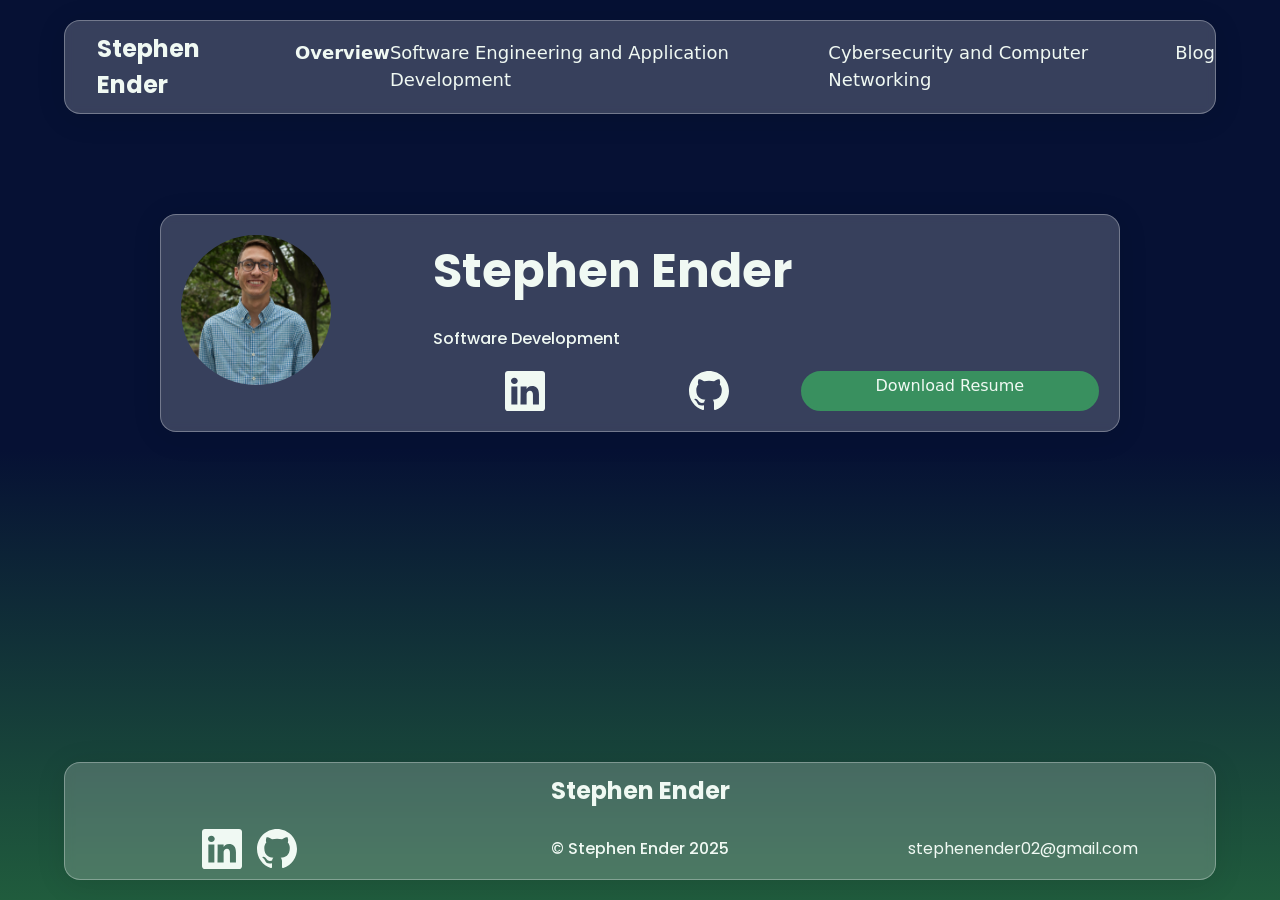
==== src/index.html @ 1ef46b76 "Profile section creation" ====
<!DOCTYPE html>
<html lang="en">
<head>
  <meta charset="UTF-8">
  <meta name="viewport" content="width=device-width, initial-scale=1.0">
  <link href="https://cdn.jsdelivr.net/npm/bootstrap@5.3.8/dist/css/bootstrap.min.css" rel="stylesheet" integrity="sha384-sRIl4kxILFvY47J16cr9ZwB07vP4J8+LH7qKQnuqkuIAvNWLzeN8tE5YBujZqJLB" crossorigin="anonymous">
  <link rel="stylesheet" href="styles/style.css">
  <link rel="shortcut icon" type="image/png" href="images/favicon-32x32.png"/>
  <title>Overview | Stephen Ender</title>
</head>
<body>
  <script src="scripts/loadHeaderFooter.js"></script>
  <main>
    <article id="profile">
      <div id="profileImage">
        <img src="images/profilePic.jpeg" alt="Stephen Ender Profile Picture">
      </div>
      <p id="profileName">Stephen Ender</p>
      <p id="profileJob">Software Development</p>
      <div id="profSocial">
        <a href="https://www.linkedin.com/in/stephen-ender/" target="_blank">
          <svg xmlns="http://www.w3.org/2000/svg" fill="currentColor" class="bi bi-linkedin" viewBox="0 0 16 16">
            <path d="M0 1.146C0 .513.526 0 1.175 0h13.65C15.474 0 16 .513 16 1.146v13.708c0 .633-.526 1.146-1.175 1.146H1.175C.526 16 0 15.487 0 14.854zm4.943 12.248V6.169H2.542v7.225zm-1.2-8.212c.837 0 1.358-.554 1.358-1.248-.015-.709-.52-1.248-1.342-1.248S2.4 3.226 2.4 3.934c0 .694.521 1.248 1.327 1.248zm4.908 8.212V9.359c0-.216.016-.432.08-.586.173-.431.568-.878 1.232-.878.869 0 1.216.662 1.216 1.634v3.865h2.401V9.25c0-2.22-1.184-3.252-2.764-3.252-1.274 0-1.845.7-2.165 1.193v.025h-.016l.016-.025V6.169h-2.4c.03.678 0 7.225 0 7.225z"/>
          </svg>
        </a>
        <a href="https://github.com/stephenender02" target="_blank">
          <svg xmlns="http://www.w3.org/2000/svg" fill="currentColor" class="bi bi-github" viewBox="0 0 16 16">
            <path d="M8 0C3.58 0 0 3.58 0 8c0 3.54 2.29 6.53 5.47 7.59.4.07.55-.17.55-.38 0-.19-.01-.82-.01-1.49-2.01.37-2.53-.49-2.69-.94-.09-.23-.48-.94-.82-1.13-.28-.15-.68-.52-.01-.53.63-.01 1.08.58 1.23.82.72 1.21 1.87.87 2.33.66.07-.52.28-.87.51-1.07-1.78-.2-3.64-.89-3.64-3.95 0-.87.31-1.59.82-2.15-.08-.2-.36-1.02.08-2.12 0 0 .67-.21 2.2.82.64-.18 1.32-.27 2-.27s1.36.09 2 .27c1.53-1.04 2.2-.82 2.2-.82.44 1.1.16 1.92.08 2.12.51.56.82 1.27.82 2.15 0 3.07-1.87 3.75-3.65 3.95.29.25.54.73.54 1.48 0 1.07-.01 1.93-.01 2.2 0 .21.15.46.55.38A8.01 8.01 0 0 0 16 8c0-4.42-3.58-8-8-8"/>
          </svg>
        </a>
      </div>
      <a id="profResume" href="files/StephenEnder2025.pdf" download>Download Resume</a>
    </article>
  </main>
</body>
</html>
---- src/styles/style.css ----
@import url('https://fonts.googleapis.com/css2?family=Poppins:wght@100;200;300;700;800;900&display=swap');
* {
  /* Colors */
  --text-black: #0c2218;
  --text-light: #f0f9f3;
  --primary: #39905f;
  --primary-light: #8bcaa3;
  --primary-lightest: #dbf0e0;
  --primary-dark: #205c3d;
  --primary-darker: #173d2a;

  /* Font & Typography */
  --body-font: 'Poppins', sans-serif;
  --h1-font-size: 1.5rem;
  --h2-font-size: 1.25rem;
  --h3-font-size: 1rem;
  --normal-font-size: .938rem;
  --small-font-size: .813rem;
  --smaller-font-size: .75rem;

  /* Font Weight */
  --font-light: 200;
  --font-nav: 300;
  --font-medium: 500;
  --font-semi-bold: 600;
  --font-bold: 700;
}

h1, h2, h3, p {
  font-family: var(--body-font);
  margin: 0;
}

ul {
  margin: 0;
  padding: 0;
  list-style: none;
}

h1 {
  font-weight: var(--font-bold);
}

p {
  font-weight: var(--font-medium);
  color: var(--text-light);
}

body {
  min-height: 100vh;
  background-image: linear-gradient(#061134, #061134, var(--primary-dark));
  background-repeat: no-repeat;
  background-attachment: fixed;
  display: flex;
  flex-direction: column;
  align-items: center;
}

header {
  display: flex;
  align-items: center;
  width: 90vw;
  margin-top: 20px;
  padding: 10px 0px;

  /* Frosted glass */
  background: rgba(255, 255, 255, 0.2);
  border-radius: 16px;
  box-shadow: 0 4px 30px rgba(0, 0, 0, 0.1);
  backdrop-filter: blur(5px);
  -webkit-backdrop-filter: blur(5px);
  border: 1px solid rgba(255, 255, 255, 0.3);
}

.logo {
  flex-basis: 20%;
  padding: 0px 2em;
  color: var(--text-light);
}

.logo p {
  font-size: var(--h1-font-size);
  font-weight: var(--font-bold);
}


nav {
  flex-basis: 80%;
}

.navList {
  display: flex;
  justify-content: space-around;
  list-style-type: none;
}

.navItem a{
  text-decoration: none;
  color:var(--text-light);
  font-size: 18px;
  font-weight: var(--font-nav);

  /* "Animated" Underline */
  display: inline-block;
  padding-bottom:2px;
  background-image: linear-gradient(var(--primary) 0 0);
  background-position: 0 100%; /*OR bottom left*/
  background-size: 0% 2px;
  background-repeat: no-repeat;
  transition:
    background-size 0.3s,
    background-position 0s 0.3s;
}

.navItem a:hover {
  background-position: 100% 100%; /*OR bottom right*/
  background-size: 100% 2px;
}

footer {
  display: grid;
  row-gap: 20px;
  grid-template-columns: repeat(3, 1fr);
  position: fixed;
  bottom: 0;
  width: 90vw;
  margin-bottom: 20px;
  padding: 10px 0px;

  /* Frosted glass */
  background: rgba(255, 255, 255, 0.2);
  border-radius: 16px;
  box-shadow: 0 4px 30px rgba(0, 0, 0, 0.1);
  backdrop-filter: blur(5px);
  -webkit-backdrop-filter: blur(5px);
  border: 1px solid rgba(255, 255, 255, 0.3);
}

.footerBox {
  display: flex;
  justify-content: center;
  align-items: center;
}

.nameBox {
  grid-column: 1 / span 3;
}

.nameBox p {
  font-size: var(--h1-font-size);
  font-weight: var(--font-bold);
}

.footerBox a {
  color: var(--text-light);
  font-family: var(--body-font);
  text-decoration: none;
}

.footerBox a:hover {
  text-decoration: underline;
}

.socialsBox a {
  margin-right: 15px;
}

.socialsBox a:hover {
  color: var(--primary-light);
}

svg {
  width: 40px;
}

article {
  margin: 100px 2em;
  padding: 20px;
  /* Frosted glass */
  background: rgba(255, 255, 255, 0.2);
  border-radius: 16px;
  box-shadow: 0 4px 30px rgba(0, 0, 0, 0.1);
  backdrop-filter: blur(5px);
  -webkit-backdrop-filter: blur(5px);
  border: 1px solid rgba(255, 255, 255, 0.3);
}

#profile {
  width: 75vw;
  display: grid;
  grid-template:
    "profPic name name name"
    "profPic job job job"
    "profPic social social resume";
  row-gap: 20px;
}

#profileImage {
  grid-area: profPic;
  width: 150px;
  height: 150px;
  border-radius: 100%; 
  overflow: hidden; 
  display: flex; 
  align-items: center; 
  justify-content: center;
}

#profileName {
  grid-area: name;
  font-size: 3em;
  font-weight: var(--font-bold);
}

#profileJob {
  grid-area: job;
}

#profSocial {
  grid-area: social;
  display: flex;
  justify-content: space-around;
}

#profSocial a {
  color: var(--text-light);
}

#profSocial a:hover {
  color: var(--primary);
}

#profResume {
  text-align: center;
  grid-area: resume;
  border: solid;
  border-color: var(--primary);
  border-radius: 20px;
  background-color: var(--primary);
  text-decoration: none;
  color: var(--text-light);
}

#profResume:hover {
  border-color: var(--primary-dark);
  background-color: var(--primary-dark);
}

#profileImage img {
  width: 100%; 
  height: 100%; 
  object-fit: cover; 
}
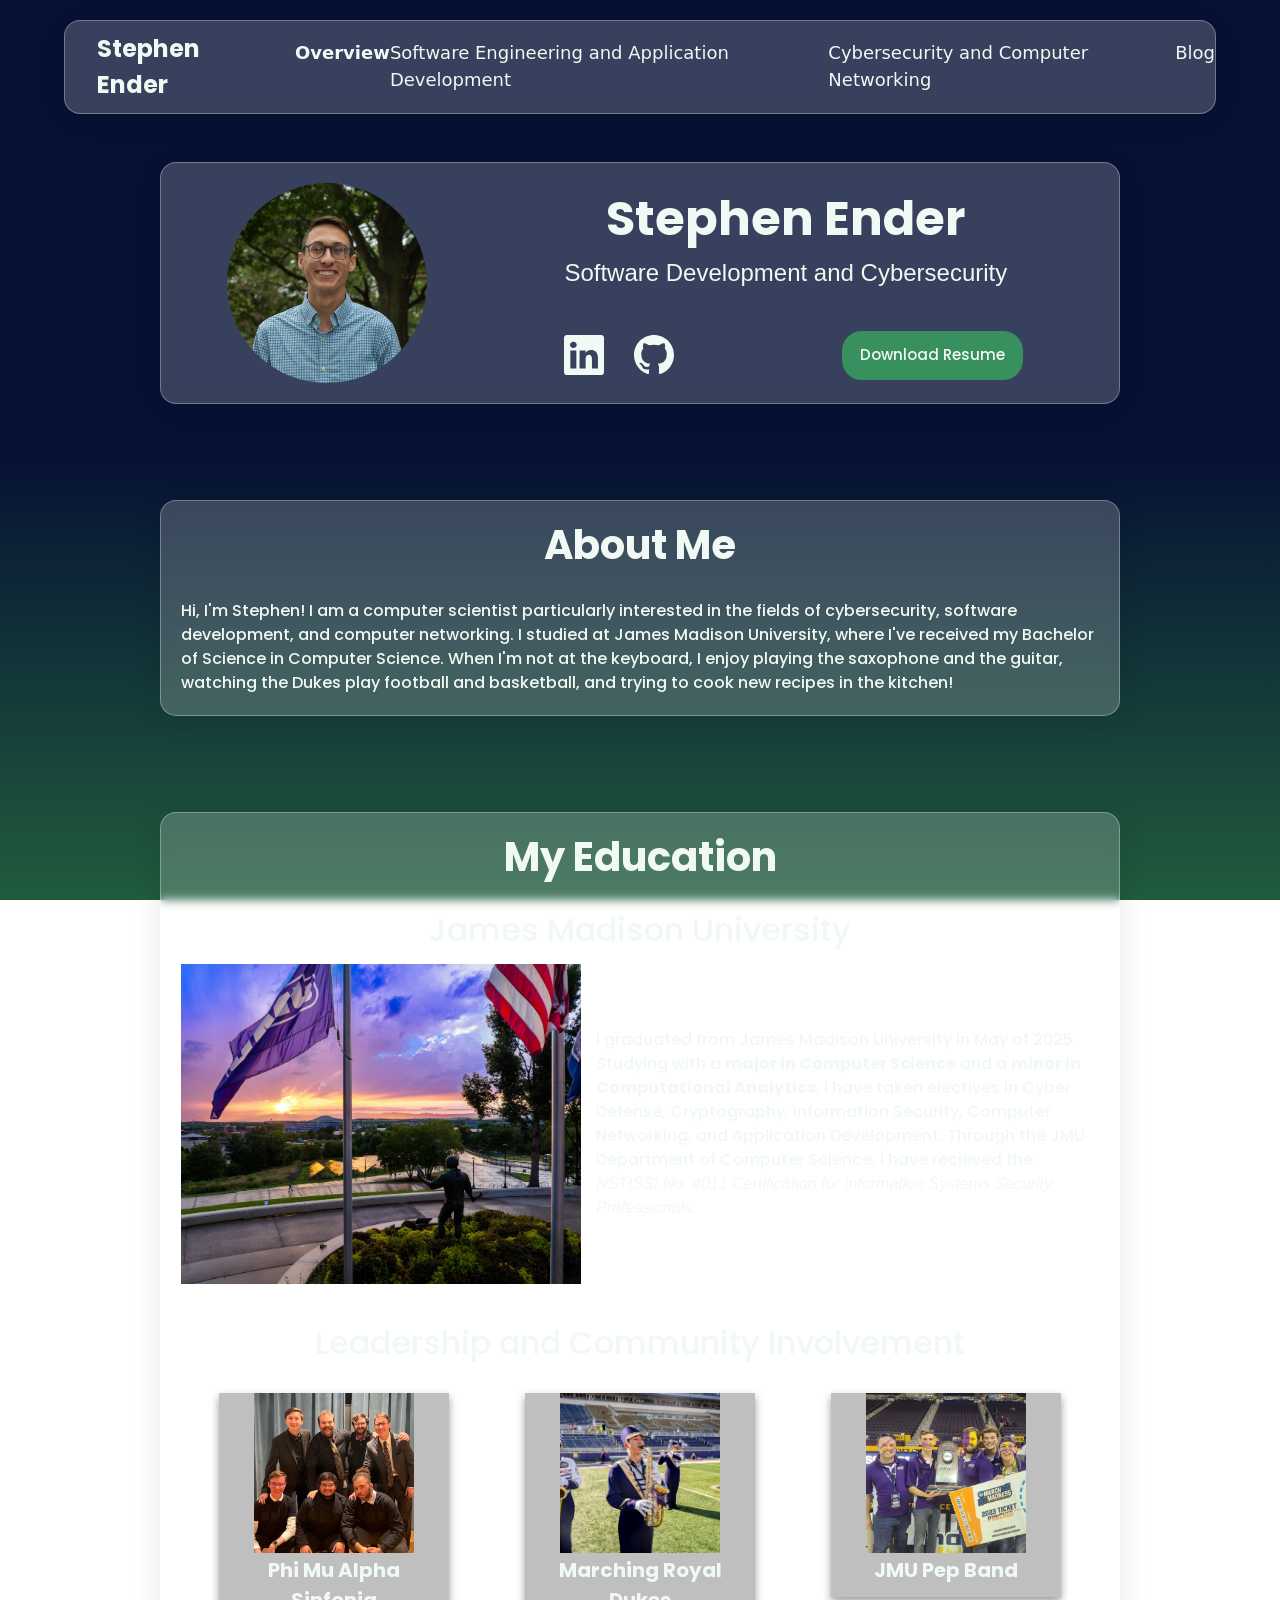
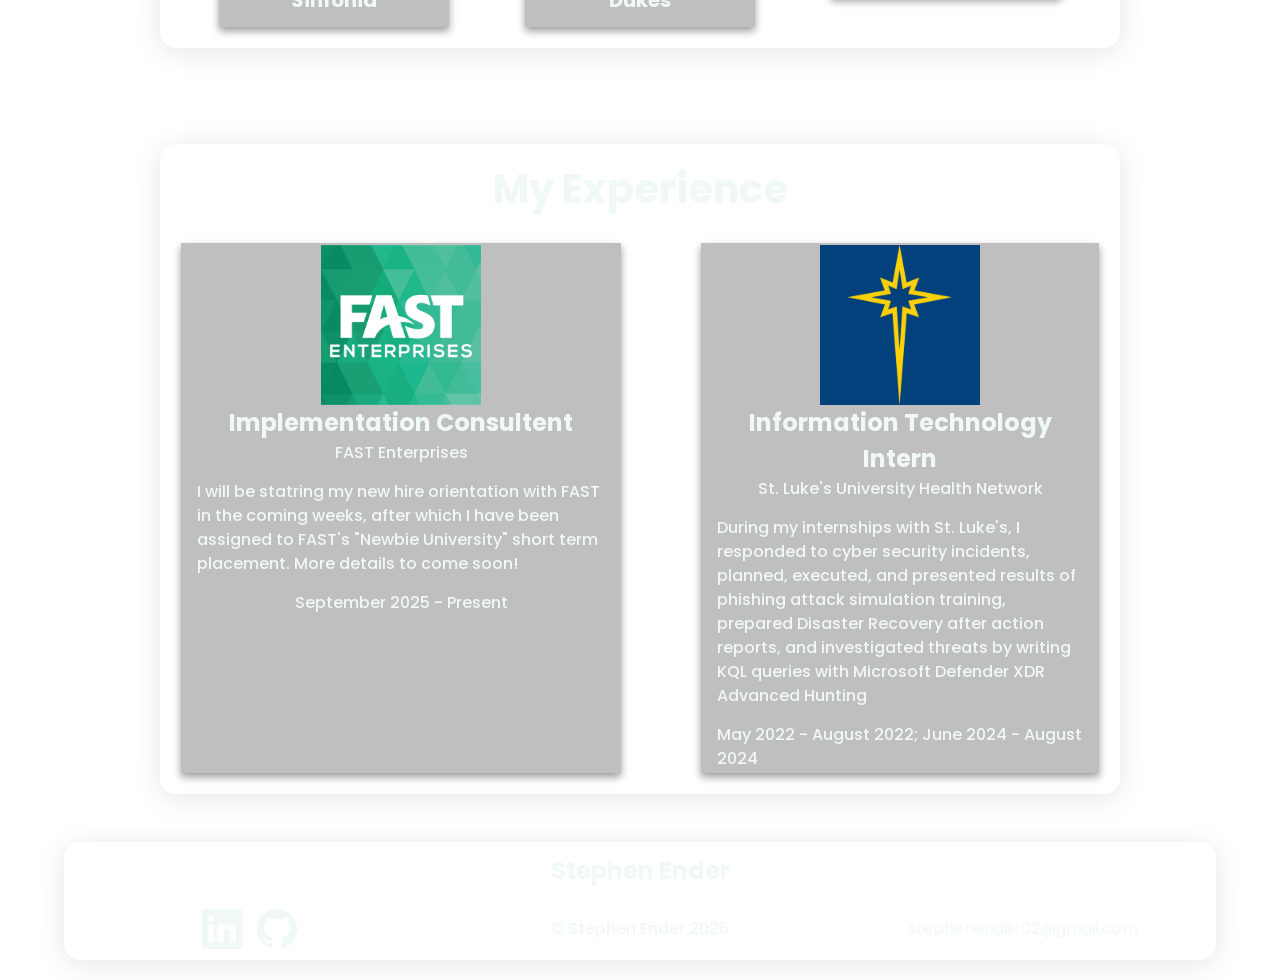
==== commit d072ae6c: "Setup most of the overview section for laptop/desktop users" ====
--- a/src/index.html
+++ b/src/index.html
@@ -13,10 +13,14 @@
   <main>
     <article id="profile">
       <div id="profileImage">
-        <img src="images/profilePic.jpeg" alt="Stephen Ender Profile Picture">
+        <div id="profileImagePic">
+          <img src="images/profilePic.jpeg" alt="Stephen Ender Profile Picture">
+        </div>
       </div>
-      <p id="profileName">Stephen Ender</p>
-      <p id="profileJob">Software Development</p>
+      <div id="profileInfoBox">
+        <p id="profileName">Stephen Ender</p>
+        <p id="profileJob">Software Development and Cybersecurity</p>
+      </div>
       <div id="profSocial">
         <a href="https://www.linkedin.com/in/stephen-ender/" target="_blank">
           <svg xmlns="http://www.w3.org/2000/svg" fill="currentColor" class="bi bi-linkedin" viewBox="0 0 16 16">
@@ -29,8 +33,90 @@
           </svg>
         </a>
       </div>
-      <a id="profResume" href="files/StephenEnder2025.pdf" download>Download Resume</a>
+      <div id="profResume">
+        <a id="downloadResume" href="files/StephenEnder2025.pdf" download>Download Resume</a>
+      </div>
     </article>
+
+    <article id="aboutMe">
+      <h1 class="articTitle">About Me</h1>
+      <p>Hi, I'm Stephen! I am a computer scientist particularly interested in the fields of cybersecurity, software development, and computer networking. I studied at James Madison University, where I've received my Bachelor of Science in Computer Science. When I'm not at the keyboard, I enjoy playing the saxophone and the guitar, watching the Dukes play football and basketball, and trying to cook new recipes in the kitchen! </p>
+    </article>
+
+    <article id="education">
+      <h1 class="articTitle">My Education</h1>
+      <h2>James Madison University</h2>
+      <div id="educationGrid">
+        <div id="eduPicArea">
+          <img src="images/jmuSummer.jpg" alt="James Madison University Campus">
+        </div>
+        <div id="eduDetailsArea">
+          <p>I graduated from James Madison University in May of 2025. Studying with a <strong>major in Computer Science</strong> and a <strong>minor in Computational Analytics</strong>, I have taken electives in Cyber Defense, Cryptography, Information Security, Computer Networking, and Application Development. Through the JMU Department of Computer Science, I have recieved the <em>NSTISSI No. 4011 Certification for Information Systems Security Professionals</em>.</p>
+        </div>
+        <div id="communityInvolvementArea">
+          <h2>Leadership and Community Involvement</h2>
+          <div id="communityInvolvementCards">
+            <div id="pmaCard" class="involvementCard">
+              <img src="images/pma.jpg" alt="Photo of Stephen Ender with Brothers of PMA">
+              <div class="cardContainer">
+                <p>Phi Mu Alpha Sinfonia</p>
+                <div class="cardExpand">
+                  <p>In the Fall of 2022, I became a brother of the music fraternity Phi Mu Alpha Sinfonia (PMA). In PMA, I was the secretary for the Gamma Alpha chapter for the 2024-2025 school year. In this role, I managed the organization of chapter resources, recorded minutes for meetings, and facilitated communication between our chapter and province leadership.</p>
+                </div>
+              </div>
+            </div>
+            <div id="mrdCard" class="involvementCard">
+              <img src="images/mrd.jpg" alt="Photo of Stephen Ender marching with a saxophone">
+              <div class="cardContainer">
+                <p>Marching Royal Dukes</p>
+                <div class="cardExpand">
+                  <p>From 2021-2023, I marched the alto saxophone in the JMU Marching Royal Dukes! In 2023 I had the opportunity to play at the Vatican for the Pope in the Rome New Year's Day Parade!</p>
+                </div> 
+              </div>
+            </div>
+            <div id="pepCard" class="involvementCard">
+              <img src="images/pep.JPG" alt="Photo of Stephen Ender with JMU Pep Band at Sun Belt Basketball Tournament">
+              <div class="cardContainer">
+                <p>JMU Pep Band</p>
+                <div class="cardExpand">
+                  <p>From 2021-2025, I played the alto saxophone in the JMU Pep Band! I have traveled with the Pep Band to Sun Belt Conference Championships and the NCAA tournament!</p>
+                </div>
+              </div>
+            </div>
+          </div>
+        </div>
+      </div>
+    </article>
+
+    <article id="experience">
+      <h1 class="articTitle">My Experience</h1>
+      <div id="experienceGrid">
+        <div id="fastCard" class="expCard">
+          <img src="images/fastLogo.jpg" alt="FAST Enterprises Logo">
+          <div class="expCardTitle">
+            <p>Implementation Consultent</p>
+            <p>FAST Enterprises</p>
+          </div>
+          <div class="expCardDet">
+            <p>I will be statring my new hire orientation with FAST in the coming weeks, after which I have been assigned to FAST's "Newbie University" short term placement. More details to come soon!</p>
+          </div>
+          <p>September 2025 - Present</p>
+        </div>
+        <div id="sluhnCard" class="expCard">
+          <img src="images/sluhnLogo.jpg" alt="St. Luke's University Health Network Logo">
+          <div class="expCardTitle">
+            <p>Information Technology Intern</p>
+            <p>St. Luke's University Health Network</p>
+          </div>
+          <div class="expCardDet">
+            <p>During my internships with St. Luke's, I responded to cyber security incidents, planned, executed, and presented results of phishing attack simulation training, prepared Disaster Recovery after action reports, and investigated threats by writing KQL queries with Microsoft Defender XDR Advanced Hunting</p>
+          </div>
+          <p>May 2022 - August 2022; June 2024 - August 2024</p>
+        </div>
+      </div>
+    </article>
+
   </main>
+  <script src="scripts/overviewJmuCardsScript.js"></script>
 </body>
 </html>
--- a/src/styles/style.css
+++ b/src/styles/style.css
@@ -27,6 +27,7 @@
 }
 
 h1, h2, h3, p {
+  color: var(--text-light);
   font-family: var(--body-font);
   margin: 0;
 }
@@ -82,7 +83,6 @@
   font-size: var(--h1-font-size);
   font-weight: var(--font-bold);
 }
-
 
 nav {
   flex-basis: 80%;
@@ -121,7 +121,6 @@
   display: grid;
   row-gap: 20px;
   grid-template-columns: repeat(3, 1fr);
-  position: fixed;
   bottom: 0;
   width: 90vw;
   margin-bottom: 20px;
@@ -163,6 +162,7 @@
 
 .socialsBox a {
   margin-right: 15px;
+  transition: 0.3s;
 }
 
 .socialsBox a:hover {
@@ -173,8 +173,15 @@
   width: 40px;
 }
 
+main {
+  display: flex;
+  flex-direction: column;
+  align-items: center;
+}
+
 article {
-  margin: 100px 2em;
+  width: 75vw;
+  margin: 3em 2em;
   padding: 20px;
   /* Frosted glass */
   background: rgba(255, 255, 255, 0.2);
@@ -186,44 +193,55 @@
 }
 
 #profile {
-  width: 75vw;
   display: grid;
   grid-template:
-    "profPic name name name"
-    "profPic job job job"
-    "profPic social social resume";
-  row-gap: 20px;
+    "profPic name name"
+    "profPic social resume";
+  row-gap: 30px;
 }
 
 #profileImage {
   grid-area: profPic;
-  width: 150px;
-  height: 150px;
-  border-radius: 100%; 
-  overflow: hidden; 
-  display: flex; 
-  align-items: center; 
+  display: flex;
+  align-items: center;
   justify-content: center;
 }
 
+#profileImagePic {
+  width: 200px;
+  height: 200px;
+  border-radius: 50%;
+  overflow: hidden;
+}
+
+#profileInfoBox {
+  grid-area: name;
+  display: flex;
+  flex-direction: column;
+  align-items: center;
+}
+
 #profileName {
-  grid-area: name;
   font-size: 3em;
   font-weight: var(--font-bold);
 }
 
 #profileJob {
-  grid-area: job;
+  font-size: 1.5em;
+  font-weight: var(--font-light);
 }
 
 #profSocial {
   grid-area: social;
   display: flex;
-  justify-content: space-around;
+  justify-content: center;
+  align-items: center;
 }
 
 #profSocial a {
-  color: var(--text-light);
+  margin: 0px 15px;
+  color: var(--text-light);
+  transition: 0.3s;
 }
 
 #profSocial a:hover {
@@ -231,17 +249,27 @@
 }
 
 #profResume {
-  text-align: center;
   grid-area: resume;
+  display: flex;
+  justify-content: center;
+  align-items: center;
+}
+
+#downloadResume {
+  padding: 10px 15px;
   border: solid;
   border-color: var(--primary);
   border-radius: 20px;
   background-color: var(--primary);
   text-decoration: none;
   color: var(--text-light);
-}
-
-#profResume:hover {
+  font-family: var(--body-font);
+  font-weight: var(--font-medium);
+  font-size: var(--normal-font-size);
+  transition: 0.3s;
+}
+
+#downloadResume:hover {
   border-color: var(--primary-dark);
   background-color: var(--primary-dark);
 }
@@ -250,4 +278,168 @@
   width: 100%; 
   height: 100%; 
   object-fit: cover; 
+}
+
+@media screen and (max-width: 1000px) {
+  #profile {
+    grid-template:
+      "profPic profPic"
+      "name name"
+      "social resume";
+    row-gap: 15px;
+  }
+  #profileInfoBox {
+    margin-bottom: 30px;
+  }
+}
+
+#aboutMe {
+  display: flex;
+  flex-direction: column;
+  align-items: center;
+}
+
+.articTitle {
+  margin-bottom: 30px;
+}
+
+#education {
+  display: flex;
+  flex-direction: column;
+  align-items: center;
+}
+
+#education h2 {
+  margin-bottom: 15px;
+}
+
+#educationGrid {
+  display: grid;
+  grid-template: 
+    "eduPic eduDetails eduDetails"
+    "communityInvolvement communityInvolvement communityInvolvement";
+  row-gap: 15px;
+  grid-template-columns: 1fr 2fr;
+}
+
+#eduPicArea {
+  grid-area: eduPic;
+}
+
+#eduPicArea img {
+  width: 25em;
+}
+
+#eduDetailsArea {
+  grid-area: eduDetails;
+  margin-left: 15px;
+  display: flex;
+  align-items: center;
+}
+
+#communityInvolvementArea {
+  grid-area: communityInvolvement;
+  margin-top: 25px;
+  display: flex;
+  flex-direction: column;
+  align-items: center;
+}
+
+#communityInvolvementCards {
+  margin-top: 15px;
+  display: flex;
+  justify-content: space-around;
+  align-items: flex-start;
+}
+
+.involvementCard {
+  width: 25%;
+  display: flex;
+  flex-direction: column;
+  align-items: center;
+  background-color: rgba(0, 0, 0, 0.25);
+  box-shadow: 0 4px 8px 0 rgba(0, 0, 0, 0.4);
+  transition: 0.3s;
+}
+
+.involvementCard:hover {
+  box-shadow: 0 8px 16px 0 rgba(0,0,0,0.4);
+  cursor: pointer;
+}
+
+.involvementCard img{
+  width: 10em;
+}
+
+.cardContainer {
+  display: flex;
+  flex-direction: column;
+  align-items: center;
+  padding: 2px 16px;
+}
+
+.cardContainer > p:first-of-type {
+  font-size: var(--h2-font-size);
+  font-weight: var(--font-bold);
+  margin-bottom: 10px;
+  text-align: center;
+}
+
+.cardExpand {
+  max-height: 0;
+  overflow: hidden;
+  transition: max-height 0.75s ease;
+}
+
+.involvementCard.active .cardExpand {
+  max-height: 1000px;
+}
+
+#experience {
+  display: flex;
+  flex-direction: column;
+  align-items: center;
+}
+
+#experienceGrid {
+  display: grid;
+  grid-template: 
+    "fast sluhn";
+  column-gap: 5em;
+}
+
+.expCard {
+  display: flex;
+  flex-direction: column;
+  align-items: center;
+  background-color: rgba(0, 0, 0, 0.25);
+  box-shadow: 0 4px 8px 0 rgba(0, 0, 0, 0.4);
+  transition: 0.3s;
+  padding: 2px 16px;
+}
+
+.expCardTitle {
+  text-align: center;
+  margin-bottom: 15px;
+}
+
+.expCardTitle > p:first-of-type {
+  font-size: var(--h1-font-size);
+  font-weight: var(--font-bold);
+}
+
+.expCard img {
+  width: 10em;
+}
+
+.expCardDet {
+  margin-bottom: 15px;
+}
+
+#fastCard {
+  grid-area: fast;
+}
+
+#sluhnCard {
+  grid-area: sluhn;
 }
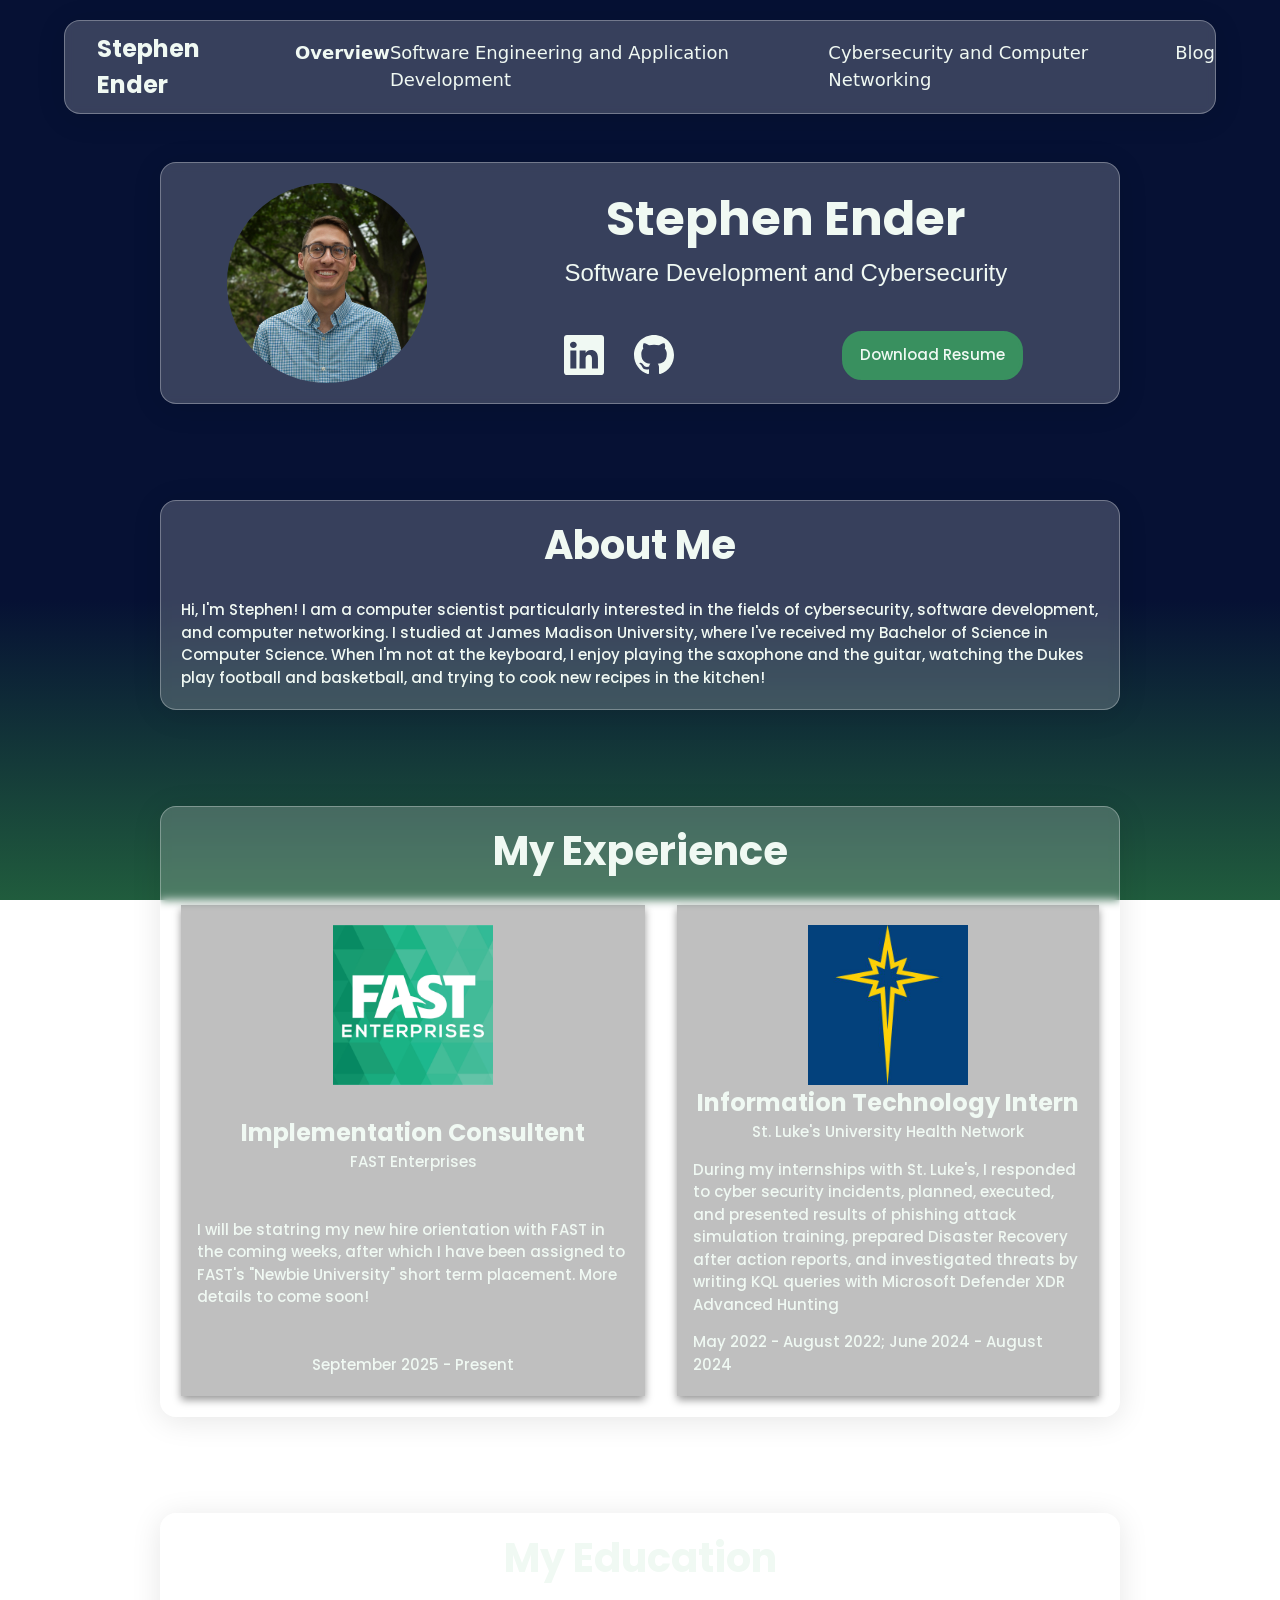
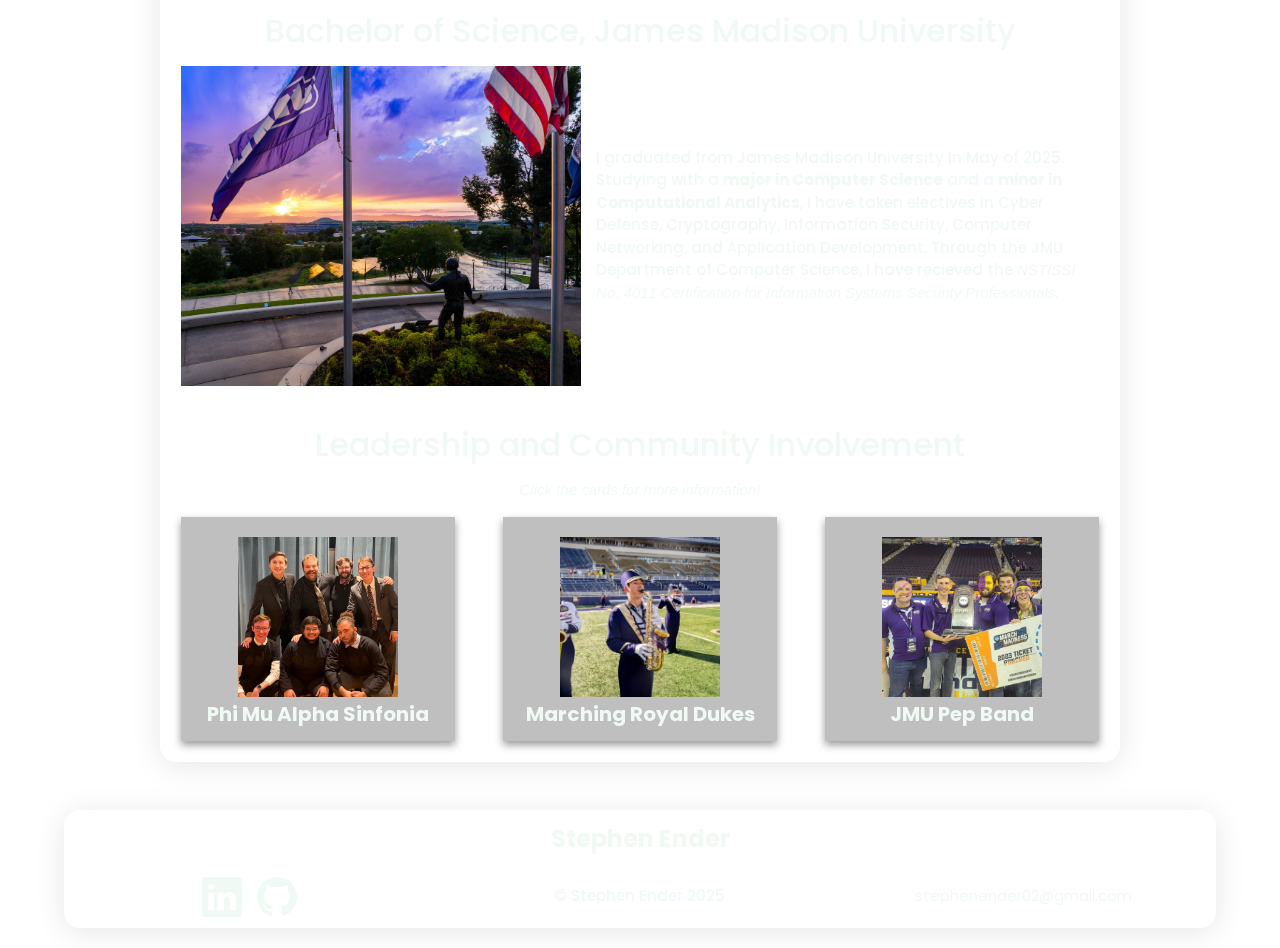
==== commit aded4bc9: "Overview page mobile functionality" ====
--- a/src/index.html
+++ b/src/index.html
@@ -43,9 +43,37 @@
       <p>Hi, I'm Stephen! I am a computer scientist particularly interested in the fields of cybersecurity, software development, and computer networking. I studied at James Madison University, where I've received my Bachelor of Science in Computer Science. When I'm not at the keyboard, I enjoy playing the saxophone and the guitar, watching the Dukes play football and basketball, and trying to cook new recipes in the kitchen! </p>
     </article>
 
+    <article id="experience">
+      <h1 class="articTitle">My Experience</h1>
+      <div id="experienceGrid">
+        <div id="fastCard" class="expCard">
+          <img src="images/fastLogo.jpg" alt="FAST Enterprises Logo">
+          <div class="expCardTitle">
+            <p>Implementation Consultent</p>
+            <p>FAST Enterprises</p>
+          </div>
+          <div class="expCardDet">
+            <p>I will be statring my new hire orientation with FAST in the coming weeks, after which I have been assigned to FAST's "Newbie University" short term placement. More details to come soon!</p>
+          </div>
+          <p>September 2025 - Present</p>
+        </div>
+        <div id="sluhnCard" class="expCard">
+          <img src="images/sluhnLogo.jpg" alt="St. Luke's University Health Network Logo">
+          <div class="expCardTitle">
+            <p>Information Technology Intern</p>
+            <p>St. Luke's University Health Network</p>
+          </div>
+          <div class="expCardDet">
+            <p>During my internships with St. Luke's, I responded to cyber security incidents, planned, executed, and presented results of phishing attack simulation training, prepared Disaster Recovery after action reports, and investigated threats by writing KQL queries with Microsoft Defender XDR Advanced Hunting</p>
+          </div>
+          <p>May 2022 - August 2022; June 2024 - August 2024</p>
+        </div>
+      </div>
+    </article>
+
     <article id="education">
       <h1 class="articTitle">My Education</h1>
-      <h2>James Madison University</h2>
+      <h2>Bachelor of Science, James Madison University</h2>
       <div id="educationGrid">
         <div id="eduPicArea">
           <img src="images/jmuSummer.jpg" alt="James Madison University Campus">
@@ -55,6 +83,7 @@
         </div>
         <div id="communityInvolvementArea">
           <h2>Leadership and Community Involvement</h2>
+          <p><em>Click the cards for more information!</em></p>
           <div id="communityInvolvementCards">
             <div id="pmaCard" class="involvementCard">
               <img src="images/pma.jpg" alt="Photo of Stephen Ender with Brothers of PMA">
@@ -88,34 +117,6 @@
       </div>
     </article>
 
-    <article id="experience">
-      <h1 class="articTitle">My Experience</h1>
-      <div id="experienceGrid">
-        <div id="fastCard" class="expCard">
-          <img src="images/fastLogo.jpg" alt="FAST Enterprises Logo">
-          <div class="expCardTitle">
-            <p>Implementation Consultent</p>
-            <p>FAST Enterprises</p>
-          </div>
-          <div class="expCardDet">
-            <p>I will be statring my new hire orientation with FAST in the coming weeks, after which I have been assigned to FAST's "Newbie University" short term placement. More details to come soon!</p>
-          </div>
-          <p>September 2025 - Present</p>
-        </div>
-        <div id="sluhnCard" class="expCard">
-          <img src="images/sluhnLogo.jpg" alt="St. Luke's University Health Network Logo">
-          <div class="expCardTitle">
-            <p>Information Technology Intern</p>
-            <p>St. Luke's University Health Network</p>
-          </div>
-          <div class="expCardDet">
-            <p>During my internships with St. Luke's, I responded to cyber security incidents, planned, executed, and presented results of phishing attack simulation training, prepared Disaster Recovery after action reports, and investigated threats by writing KQL queries with Microsoft Defender XDR Advanced Hunting</p>
-          </div>
-          <p>May 2022 - August 2022; June 2024 - August 2024</p>
-        </div>
-      </div>
-    </article>
-
   </main>
   <script src="scripts/overviewJmuCardsScript.js"></script>
 </body>
--- a/src/styles/style.css
+++ b/src/styles/style.css
@@ -45,11 +45,16 @@
 p {
   font-weight: var(--font-medium);
   color: var(--text-light);
+  font-size: var(--normal-font-size);
+}
+
+a {
+  font-size: var(--normal-font-size);
 }
 
 body {
   min-height: 100vh;
-  background-image: linear-gradient(#061134, #061134, var(--primary-dark));
+  background-image: linear-gradient(#061134, #061134, #061134, var(--primary-dark));
   background-repeat: no-repeat;
   background-attachment: fixed;
   display: flex;
@@ -57,6 +62,7 @@
   align-items: center;
 }
 
+/* Header and Navigation */
 header {
   display: flex;
   align-items: center;
@@ -117,9 +123,81 @@
   background-size: 100% 2px;
 }
 
+#mobileNavButton {
+  background: none;
+  border: none;
+  padding: 0px;
+  color: var(--text-light);
+  display: none;
+}
+
+#mobileNavButton svg {
+  width: 35px;
+}
+
+.mobileNavList {
+  display: none;
+}
+
+@media screen and (max-width: 1274px) {
+  nav {
+    display: flex;
+    justify-content: flex-end;
+  }
+
+  .navList {
+    display: none;
+  }
+
+  #mobileNavButton {
+    display: block;
+    margin-right: 2em;
+  }
+
+  #mobileNavDiv {
+    width: 90vw;
+    text-align: right;
+  }
+
+  .mobileNavList {
+    margin: 1em 2em;
+  }
+
+  .mobileNavItem {
+    margin: 5px 0px;
+  }
+
+  .mobileNavItem a {
+    color: var(--text-light);
+    text-decoration: none;
+    font-weight: var(--font-nav);
+
+
+    /* "Animated" Underline */
+    display: inline-block;
+    padding-bottom:2px;
+    background-image: linear-gradient(var(--primary) 0 0);
+    background-position: 0 100%; /*OR bottom left*/
+    background-size: 0% 2px;
+    background-repeat: no-repeat;
+    transition:
+      background-size 0.3s,
+      background-position 0s 0.3s;
+  }
+
+  .mobileNavItem a:hover {
+    background-position: 100% 100%; /*OR bottom right*/
+    background-size: 100% 2px;
+  }
+}
+
+/* Footer */
 footer {
   display: grid;
   row-gap: 20px;
+  grid-template: 
+    "fName fName fName"
+    "fSocials fCopy fEmail";
   grid-template-columns: repeat(3, 1fr);
   bottom: 0;
   width: 90vw;
@@ -135,6 +213,35 @@
   border: 1px solid rgba(255, 255, 255, 0.3);
 }
 
+@media screen and (max-width: 600px) {
+  footer {
+    grid-template: 
+      "fName fName"
+      "fSocials fSocials"
+      "fCopy fEmail";
+    grid-template-columns: auto;
+  }
+}
+
+@media screen and (max-width: 450px) {
+  footer {
+    grid-template: 
+      "fName"
+      "fSocials"
+      "fEmail"
+      "fCopy";
+    grid-template-columns: auto;
+  }
+}
+
+#fNameBox {grid-area: fName;}
+
+#fSocialsBox {grid-area: fSocials;}
+
+#fCopyBox {grid-area: fCopy;}
+
+#fEmailBox {grid-area: fEmail;}
+
 .footerBox {
   display: flex;
   justify-content: center;
@@ -173,6 +280,7 @@
   width: 40px;
 }
 
+/* Main Section Styling */
 main {
   display: flex;
   flex-direction: column;
@@ -192,6 +300,7 @@
   border: 1px solid rgba(255, 255, 255, 0.3);
 }
 
+/* Profile */
 #profile {
   display: grid;
   grid-template:
@@ -224,11 +333,13 @@
 #profileName {
   font-size: 3em;
   font-weight: var(--font-bold);
+  text-align: center;
 }
 
 #profileJob {
   font-size: 1.5em;
   font-weight: var(--font-light);
+  text-align: center;
 }
 
 #profSocial {
@@ -293,6 +404,17 @@
   }
 }
 
+@media screen and (max-width: 398px) {
+  #profile {
+    grid-template:
+      "profPic"
+      "name"
+      "social"
+      "resume";
+    row-gap: 15px;
+  }
+}
+
 #aboutMe {
   display: flex;
   flex-direction: column;
@@ -303,14 +425,19 @@
   margin-bottom: 30px;
 }
 
+/* Education */
 #education {
   display: flex;
   flex-direction: column;
   align-items: center;
 }
 
+#education h2:first-of-type {
+  margin-bottom: 15px;
+}
+
 #education h2 {
-  margin-bottom: 15px;
+  text-align: center;
 }
 
 #educationGrid {
@@ -322,12 +449,33 @@
   grid-template-columns: 1fr 2fr;
 }
 
+@media screen and (max-width: 944px) {
+  #educationGrid {
+    grid-template: 
+      "eduPic"
+      "eduDetails"
+      "communityInvolvement";
+    row-gap: 15px;
+    grid-template-columns: auto;
+  }
+  #eduPicArea {
+    display: flex;
+    justify-content: center;
+  }
+}
+
 #eduPicArea {
   grid-area: eduPic;
 }
 
 #eduPicArea img {
   width: 25em;
+}
+
+@media screen and (max-width: 570px) {
+  #eduPicArea img {
+    width: 12em;
+  }
 }
 
 #eduDetailsArea {
@@ -343,23 +491,49 @@
   display: flex;
   flex-direction: column;
   align-items: center;
+  text-align: center;
 }
 
 #communityInvolvementCards {
   margin-top: 15px;
-  display: flex;
-  justify-content: space-around;
-  align-items: flex-start;
+  display: grid;
+  grid-template: 
+    "pma mrd pep";
+  column-gap: 3em;
+}
+
+#pmaCard { grid-area: pma; }
+
+#mrdCard { grid-area: mrd; }
+
+#pepCard { grid-area: pep; }
+
+@media screen and (max-width: 944px) {
+  #communityInvolvementCards {
+    grid-template: 
+      "pma mrd"
+      "pep pep";
+    row-gap: 3em;
+  }
+}
+
+@media screen and (max-width: 800px) {
+  #communityInvolvementCards {
+    grid-template: 
+      "pma"
+      "mrd"
+      "pep";
+  }
 }
 
 .involvementCard {
-  width: 25%;
   display: flex;
   flex-direction: column;
   align-items: center;
   background-color: rgba(0, 0, 0, 0.25);
   box-shadow: 0 4px 8px 0 rgba(0, 0, 0, 0.4);
   transition: 0.3s;
+  padding-top: 20px;
 }
 
 .involvementCard:hover {
@@ -395,6 +569,7 @@
   max-height: 1000px;
 }
 
+/* Experience */
 #experience {
   display: flex;
   flex-direction: column;
@@ -405,17 +580,28 @@
   display: grid;
   grid-template: 
     "fast sluhn";
-  column-gap: 5em;
+  column-gap: 2em;
+}
+
+@media screen and (max-width: 1014px) {
+  #experienceGrid {
+    display: grid;
+    grid-template: 
+      "fast"
+      "sluhn";
+    row-gap: 2em;
+  }
 }
 
 .expCard {
   display: flex;
   flex-direction: column;
   align-items: center;
+  justify-content: space-between;
   background-color: rgba(0, 0, 0, 0.25);
   box-shadow: 0 4px 8px 0 rgba(0, 0, 0, 0.4);
   transition: 0.3s;
-  padding: 2px 16px;
+  padding: 20px 16px;
 }
 
 .expCardTitle {
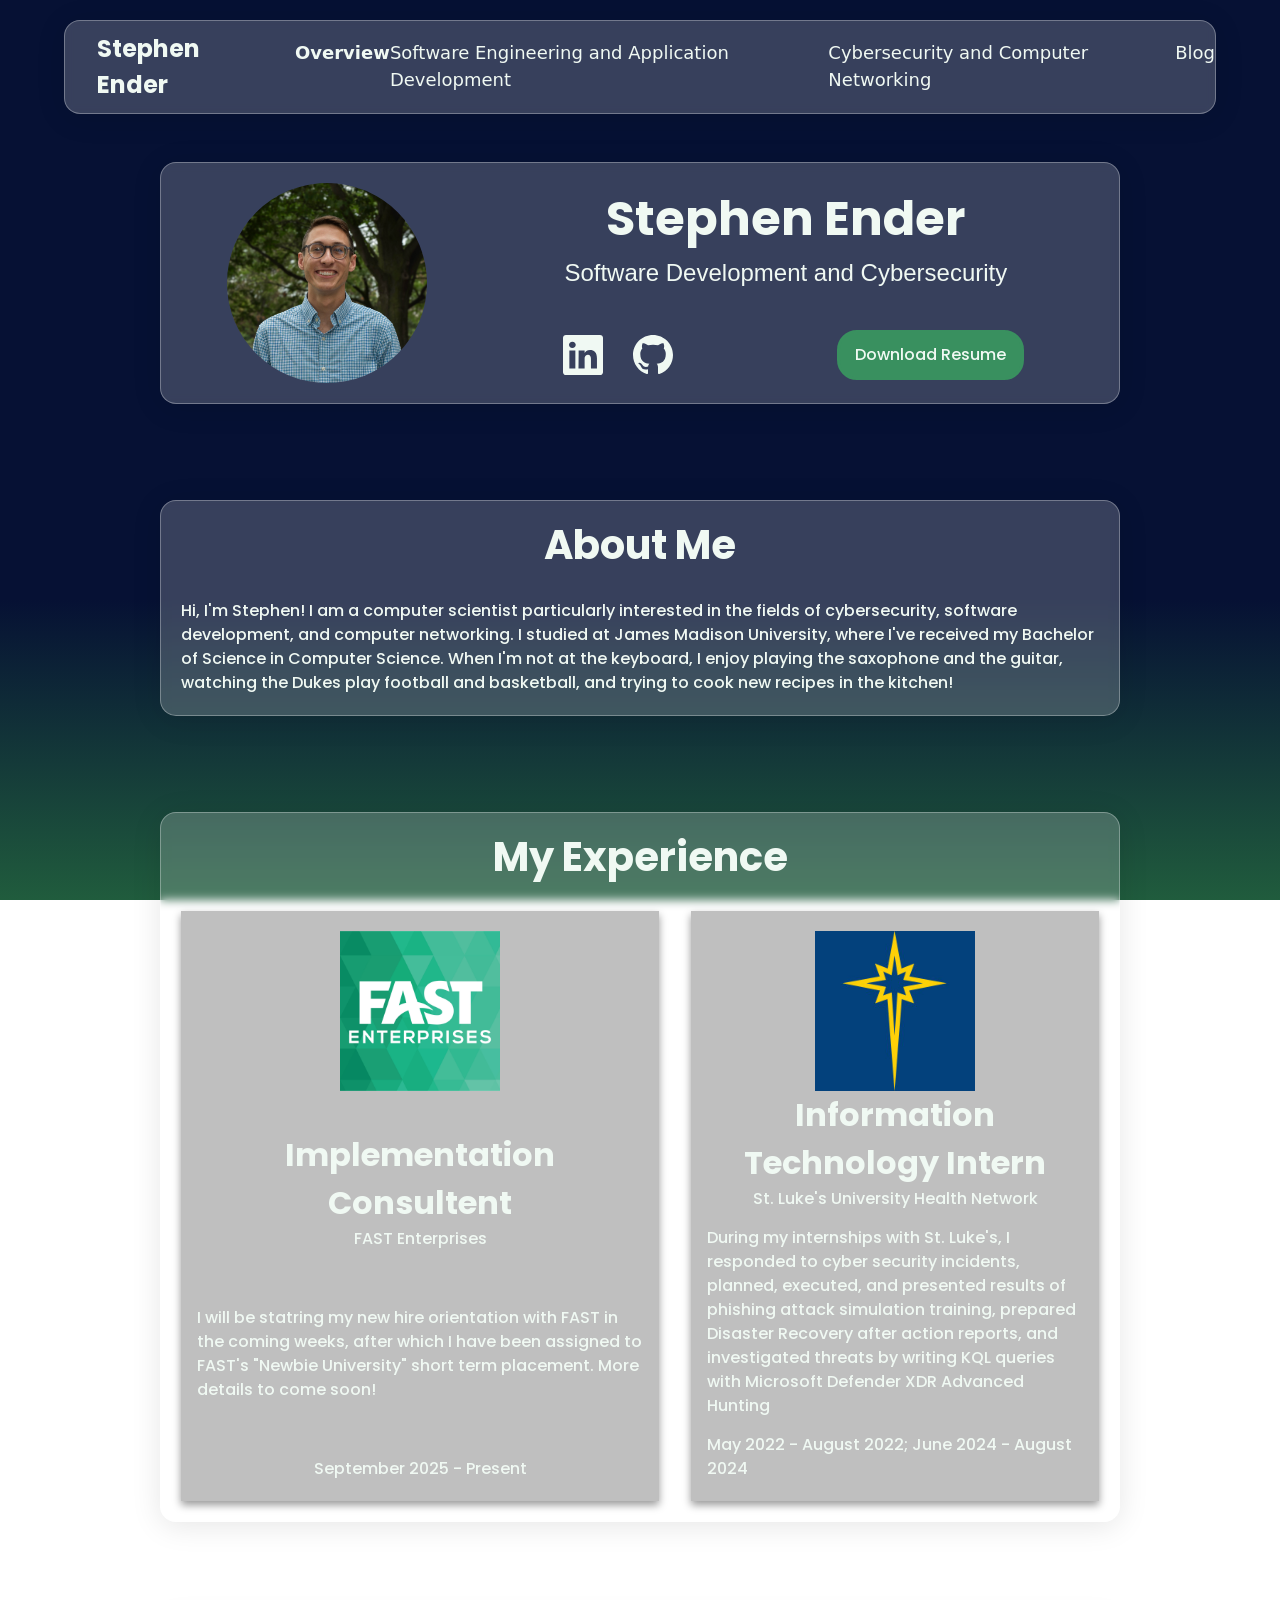
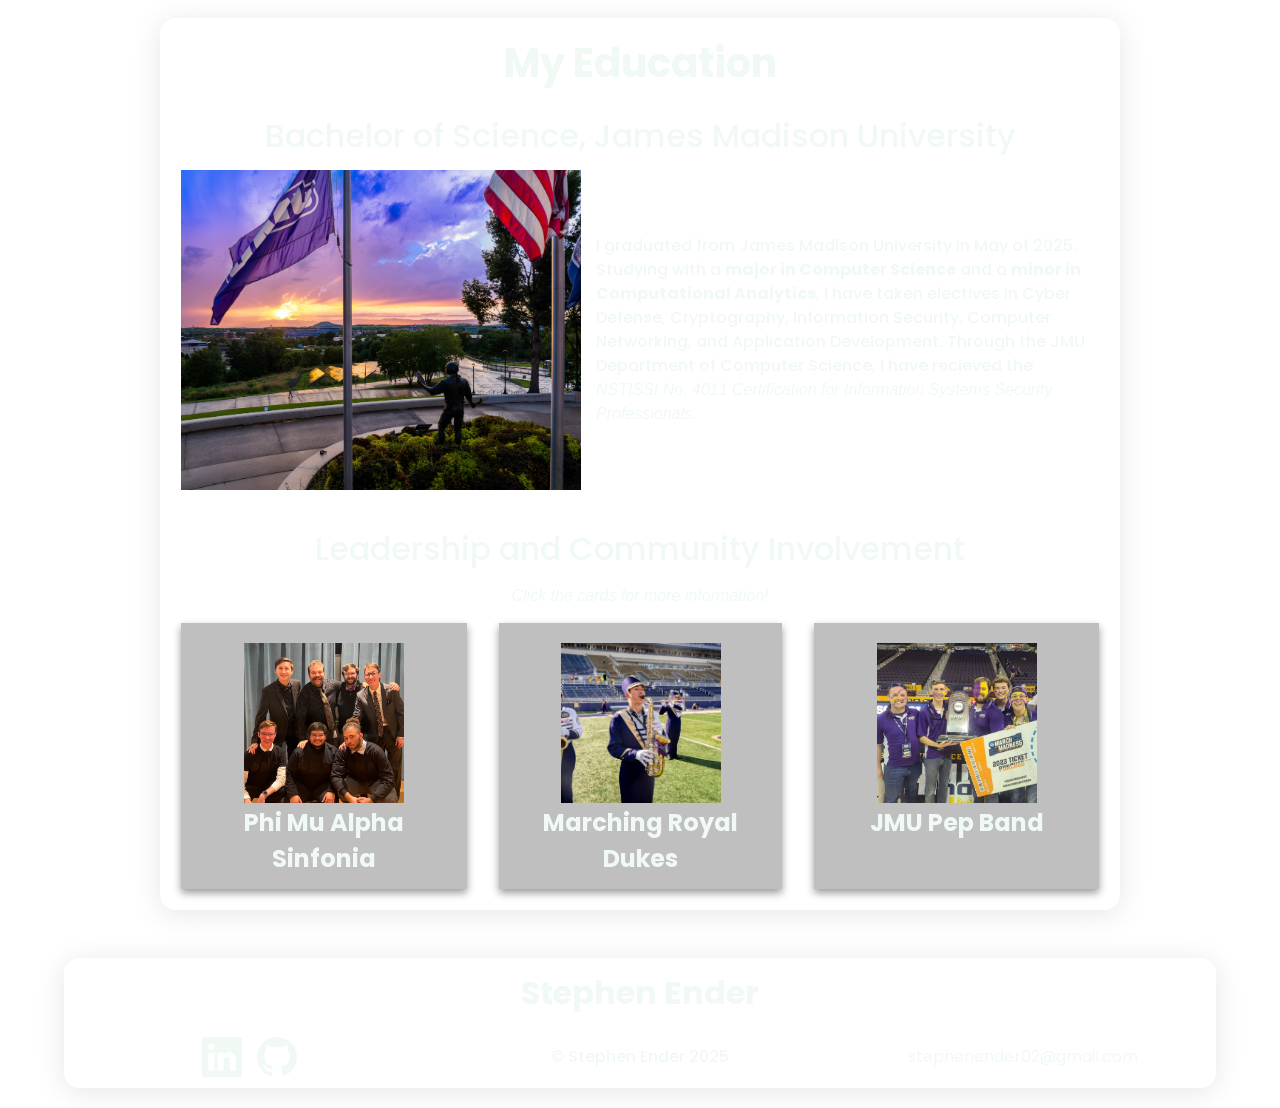
==== commit d4c3dca6: "Work on swe and cyber pages with projects sections" ====
--- a/src/index.html
+++ b/src/index.html
@@ -34,7 +34,7 @@
         </a>
       </div>
       <div id="profResume">
-        <a id="downloadResume" href="files/StephenEnder2025.pdf" download>Download Resume</a>
+        <a id="downloadResume" class="downloadButton" href="files/StephenEnder2025.pdf" download>Download Resume</a>
       </div>
     </article>
 
--- a/src/styles/style.css
+++ b/src/styles/style.css
@@ -11,11 +11,12 @@
 
   /* Font & Typography */
   --body-font: 'Poppins', sans-serif;
-  --h1-font-size: 1.5rem;
-  --h2-font-size: 1.25rem;
-  --h3-font-size: 1rem;
-  --normal-font-size: .938rem;
-  --small-font-size: .813rem;
+  --page-title-font-size: 3rem;
+  --h1-font-size: 2rem;
+  --h2-font-size: 1.5rem;
+  --h3-font-size: 1.25rem;
+  --normal-font-size: 1rem;
+  --small-font-size: .85rem;
   --smaller-font-size: .75rem;
 
   /* Font Weight */
@@ -50,6 +51,10 @@
 
 a {
   font-size: var(--normal-font-size);
+}
+
+br {
+  margin: 1em 0px;
 }
 
 body {
@@ -86,7 +91,7 @@
 }
 
 .logo p {
-  font-size: var(--h1-font-size);
+  font-size: var(--h2-font-size);
   font-weight: var(--font-bold);
 }
 
@@ -103,7 +108,7 @@
 .navItem a{
   text-decoration: none;
   color:var(--text-light);
-  font-size: 18px;
+  font-size: 1.125rem;
   font-weight: var(--font-nav);
 
   /* "Animated" Underline */
@@ -323,6 +328,12 @@
   overflow: hidden;
 }
 
+#profileImage img {
+  width: 100%; 
+  height: 100%; 
+  object-fit: cover; 
+}
+
 #profileInfoBox {
   grid-area: name;
   display: flex;
@@ -331,13 +342,13 @@
 }
 
 #profileName {
-  font-size: 3em;
+  font-size: var(--page-title-font-size);
   font-weight: var(--font-bold);
   text-align: center;
 }
 
 #profileJob {
-  font-size: 1.5em;
+  font-size: var(--h2-font-size);
   font-weight: var(--font-light);
   text-align: center;
 }
@@ -366,7 +377,7 @@
   align-items: center;
 }
 
-#downloadResume {
+.downloadButton {
   padding: 10px 15px;
   border: solid;
   border-color: var(--primary);
@@ -380,15 +391,9 @@
   transition: 0.3s;
 }
 
-#downloadResume:hover {
+.downloadButton:hover {
   border-color: var(--primary-dark);
   background-color: var(--primary-dark);
-}
-
-#profileImage img {
-  width: 100%; 
-  height: 100%; 
-  object-fit: cover; 
 }
 
 @media screen and (max-width: 1000px) {
@@ -423,6 +428,7 @@
 
 .articTitle {
   margin-bottom: 30px;
+  text-align: center;
 }
 
 /* Education */
@@ -499,7 +505,7 @@
   display: grid;
   grid-template: 
     "pma mrd pep";
-  column-gap: 3em;
+  column-gap: 2em;
 }
 
 #pmaCard { grid-area: pma; }
@@ -513,7 +519,7 @@
     grid-template: 
       "pma mrd"
       "pep pep";
-    row-gap: 3em;
+    row-gap: 2em;
   }
 }
 
@@ -628,4 +634,188 @@
 
 #sluhnCard {
   grid-area: sluhn;
+}
+
+#sweAbout {
+  display: flex;
+  flex-direction: column;
+  align-items: center;
+}
+
+#sweAbout img{
+  width: 10em;
+}
+
+#sweAbout h1 {
+  text-align: center;
+}
+
+#sweSkills {
+  text-align: center;
+}
+
+#sweSkillGridArea {
+  display: grid;
+  grid-template: 
+    "python c java"
+    "rubyLang rust js"
+    "html sql git"
+    "agile linux null";
+  gap: 2em;
+  text-align: center;
+  align-items: flex-end;
+  justify-content: center;
+}
+
+.skillCard {
+  height: 15em;
+  width: 15em;
+  display: flex;
+  flex-direction: column;
+  align-items: center;
+  justify-content: space-around;
+  background-color: rgba(0, 0, 0, 0.25);
+  box-shadow: 0 4px 8px 0 rgba(0, 0, 0, 0.4);
+  transition: 0.3s;
+  padding: 20px 16px;
+}
+
+.skillCard:hover {
+  box-shadow: 0 8px 16px 0 rgba(0,0,0,0.4);
+  cursor: pointer;
+}
+
+.skillCard img {
+  width: 7.5em;
+}
+
+#cssHtmlLogos {
+  display: flex;
+  justify-content: space-around;
+}
+
+#pythonCardSwe { grid-area: python; }
+#cCardSwe { grid-area: c; }
+#javaCardSwe { grid-area: java; }
+#rubyCardSwe { grid-area: rubyLang; }
+#rustCardSwe { grid-area: rust; }
+#jsCardSwe { grid-area: js; }
+#htmlCssCardSwe { grid-area: html; }
+#sqlCardSwe { grid-area: sql; }
+#gitCardSwe { grid-area: git; }
+#agileCardSwe { grid-area: agile; }
+#linuxCardSwe {grid-area: linux;}
+
+#cyberSkills {
+  text-align: center;
+}
+
+#cyberSkillGridArea {
+  display: grid;
+  grid-template: 
+    "pythonCy wireshark kql"
+    "mxdr siem ssl"
+    "phish snort kLinux";
+  gap: 2em;
+  text-align: center;
+  align-items: flex-end;
+  justify-content: center;
+}
+
+#pythonCardCyber { grid-area: pythonCy; }
+#wiresharkCardCyber { grid-area: wireshark; }
+#kqlCardCyber { grid-area: kql; }
+#mxdrCardCyber { grid-area: mxdr; }
+#siemCardCyber { grid-area: siem; }
+#sslCardCyber { grid-area: ssl; }
+#phishCardCyber { grid-area: phish; }
+#snortCardCyber { grid-area: snort; }
+#linuxCardCyber { grid-area: kLinux; }
+
+#cyberCerts h1 {
+  text-align: center;
+}
+
+#certsGrid {
+  display: grid;
+  grid-template: 
+    "jmuCert secPlus"
+    "netPlus netPlus";
+  gap: 2em;
+}
+
+#certsGrid h2 {
+  text-align: center;
+}
+
+#jmuCertCard {grid-area: jmuCert;}
+#secPlusCard {grid-area: secPlus;}
+#networkPlusCard {grid-area: netPlus;}
+
+.certCard img {
+  width: 10em;
+}
+
+.certCard img, .certCard h2, .certCard p, .downloadButtonDiv, .certCard ul {
+  margin: 15px;
+}
+
+#cyberProjectsGrid {
+  display: grid;
+  grid-template: 
+    "hack packet"
+    "enc enc";
+  gap: 2em;
+}
+
+#cyberProjectsGrid h2 {
+  text-align: center;
+}
+
+#cyberProjectsGrid ul {
+  list-style: circle;
+}
+
+#cyberProjectsGrid li {
+  color: var(--text-light);
+  font-family: var(--body-font);
+  font-size: var(--normal-font-size);
+}
+
+#cyberProjectsGrid img {
+  width: 7em;
+}
+
+#ethicalHackingProject { grid-area: hack; }
+#packetAnalyzerProject { grid-area: packet; }
+#fileEncryptProject { grid-area: enc; }
+
+#sweProjectsGrid {
+  display: grid;
+  grid-template: 
+    "sarr jmuvies"
+    "portfolio portfolio";
+  gap: 2em;
+}
+
+#sarrProject {grid-area: sarr;}
+#jmuviesProject {grid-area: jmuvies;}
+#personalPortfolioProject {grid-area: portfolio;}
+
+#sweProjectsGrid h2 {
+  text-align: center;
+}
+
+#sweProjectsGrid ul {
+  list-style: circle;
+}
+
+#sweProjectsGrid li {
+  color: var(--text-light);
+  font-family: var(--body-font);
+  font-size: var(--normal-font-size);
+}
+
+#sweProjectsGrid img {
+  width: 7em;
 }
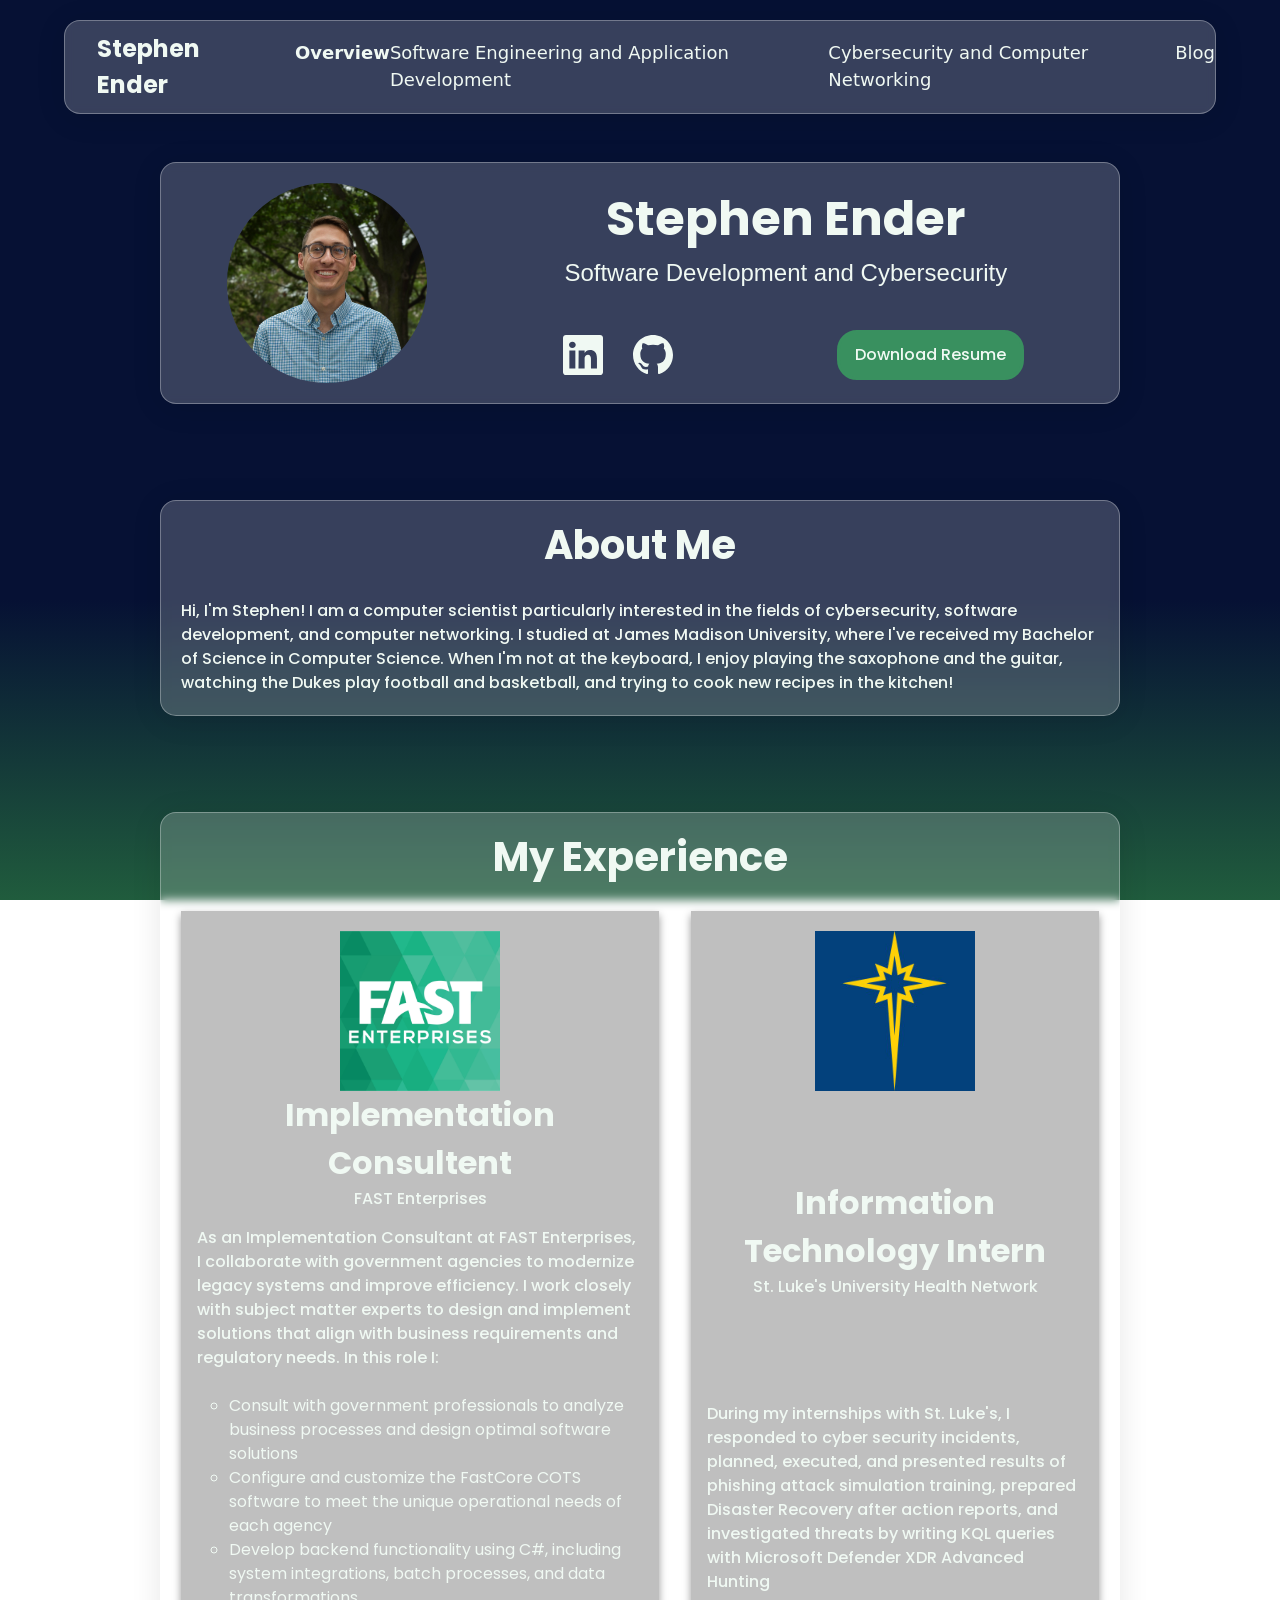
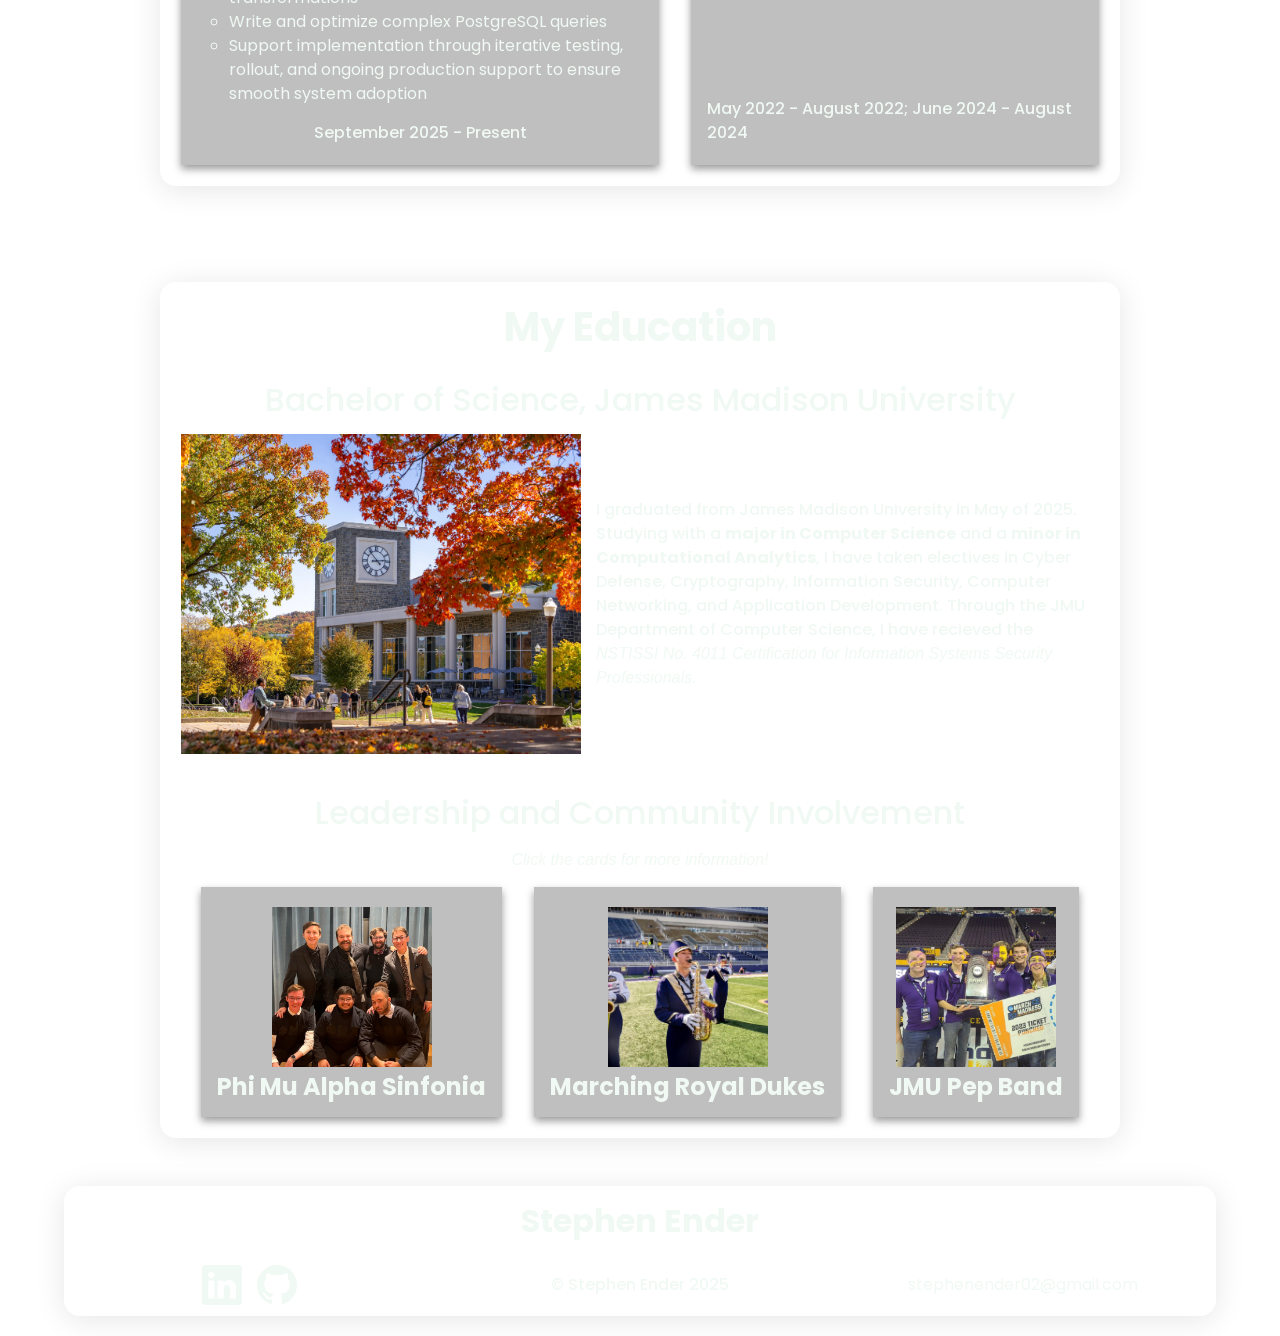
==== commit fe7fc48a: "Add FAST job info" ====
--- a/src/index.html
+++ b/src/index.html
@@ -53,7 +53,15 @@
             <p>FAST Enterprises</p>
           </div>
           <div class="expCardDet">
-            <p>I will be statring my new hire orientation with FAST in the coming weeks, after which I have been assigned to FAST's "Newbie University" short term placement. More details to come soon!</p>
+            <p>As an Implementation Consultant at FAST Enterprises, I collaborate with government agencies to modernize legacy systems and improve efficiency. I work closely with subject matter experts to design and implement solutions that align with business requirements and regulatory needs. In this role I:</p>
+            <br>
+            <ul>
+              <li>Consult with government professionals to analyze business processes and design optimal software solutions</li>
+              <li>Configure and customize the FastCore COTS software to meet the unique operational needs of each agency</li>
+              <li>Develop backend functionality using C#, including system integrations, batch processes, and data transformations</li>
+              <li>Write and optimize complex PostgreSQL queries</li>
+              <li>Support implementation through iterative testing, rollout, and ongoing production support to ensure smooth system adoption</li>
+            </ul>
           </div>
           <p>September 2025 - Present</p>
         </div>
@@ -76,7 +84,7 @@
       <h2>Bachelor of Science, James Madison University</h2>
       <div id="educationGrid">
         <div id="eduPicArea">
-          <img src="images/jmuSummer.jpg" alt="James Madison University Campus">
+          <img src="images/jmuFall.jpg" alt="James Madison University Campus">
         </div>
         <div id="eduDetailsArea">
           <p>I graduated from James Madison University in May of 2025. Studying with a <strong>major in Computer Science</strong> and a <strong>minor in Computational Analytics</strong>, I have taken electives in Cyber Defense, Cryptography, Information Security, Computer Networking, and Application Development. Through the JMU Department of Computer Science, I have recieved the <em>NSTISSI No. 4011 Certification for Information Systems Security Professionals</em>.</p>
@@ -89,27 +97,18 @@
               <img src="images/pma.jpg" alt="Photo of Stephen Ender with Brothers of PMA">
               <div class="cardContainer">
                 <p>Phi Mu Alpha Sinfonia</p>
-                <div class="cardExpand">
-                  <p>In the Fall of 2022, I became a brother of the music fraternity Phi Mu Alpha Sinfonia (PMA). In PMA, I was the secretary for the Gamma Alpha chapter for the 2024-2025 school year. In this role, I managed the organization of chapter resources, recorded minutes for meetings, and facilitated communication between our chapter and province leadership.</p>
-                </div>
               </div>
             </div>
             <div id="mrdCard" class="involvementCard">
               <img src="images/mrd.jpg" alt="Photo of Stephen Ender marching with a saxophone">
               <div class="cardContainer">
                 <p>Marching Royal Dukes</p>
-                <div class="cardExpand">
-                  <p>From 2021-2023, I marched the alto saxophone in the JMU Marching Royal Dukes! In 2023 I had the opportunity to play at the Vatican for the Pope in the Rome New Year's Day Parade!</p>
-                </div> 
               </div>
             </div>
             <div id="pepCard" class="involvementCard">
               <img src="images/pep.JPG" alt="Photo of Stephen Ender with JMU Pep Band at Sun Belt Basketball Tournament">
               <div class="cardContainer">
                 <p>JMU Pep Band</p>
-                <div class="cardExpand">
-                  <p>From 2021-2025, I played the alto saxophone in the JMU Pep Band! I have traveled with the Pep Band to Sun Belt Conference Championships and the NCAA tournament!</p>
-                </div>
               </div>
             </div>
           </div>
--- a/src/styles/style.css
+++ b/src/styles/style.css
@@ -565,16 +565,6 @@
   text-align: center;
 }
 
-.cardExpand {
-  max-height: 0;
-  overflow: hidden;
-  transition: max-height 0.75s ease;
-}
-
-.involvementCard.active .cardExpand {
-  max-height: 1000px;
-}
-
 /* Experience */
 #experience {
   display: flex;
@@ -630,6 +620,14 @@
 
 #fastCard {
   grid-area: fast;
+}
+
+#fastCard li {
+  margin-left: 2em;
+  color: var(--text-light);
+  font-family: var(--body-font);
+  font-size: var(--normal-font-size);
+  list-style: circle;
 }
 
 #sluhnCard {
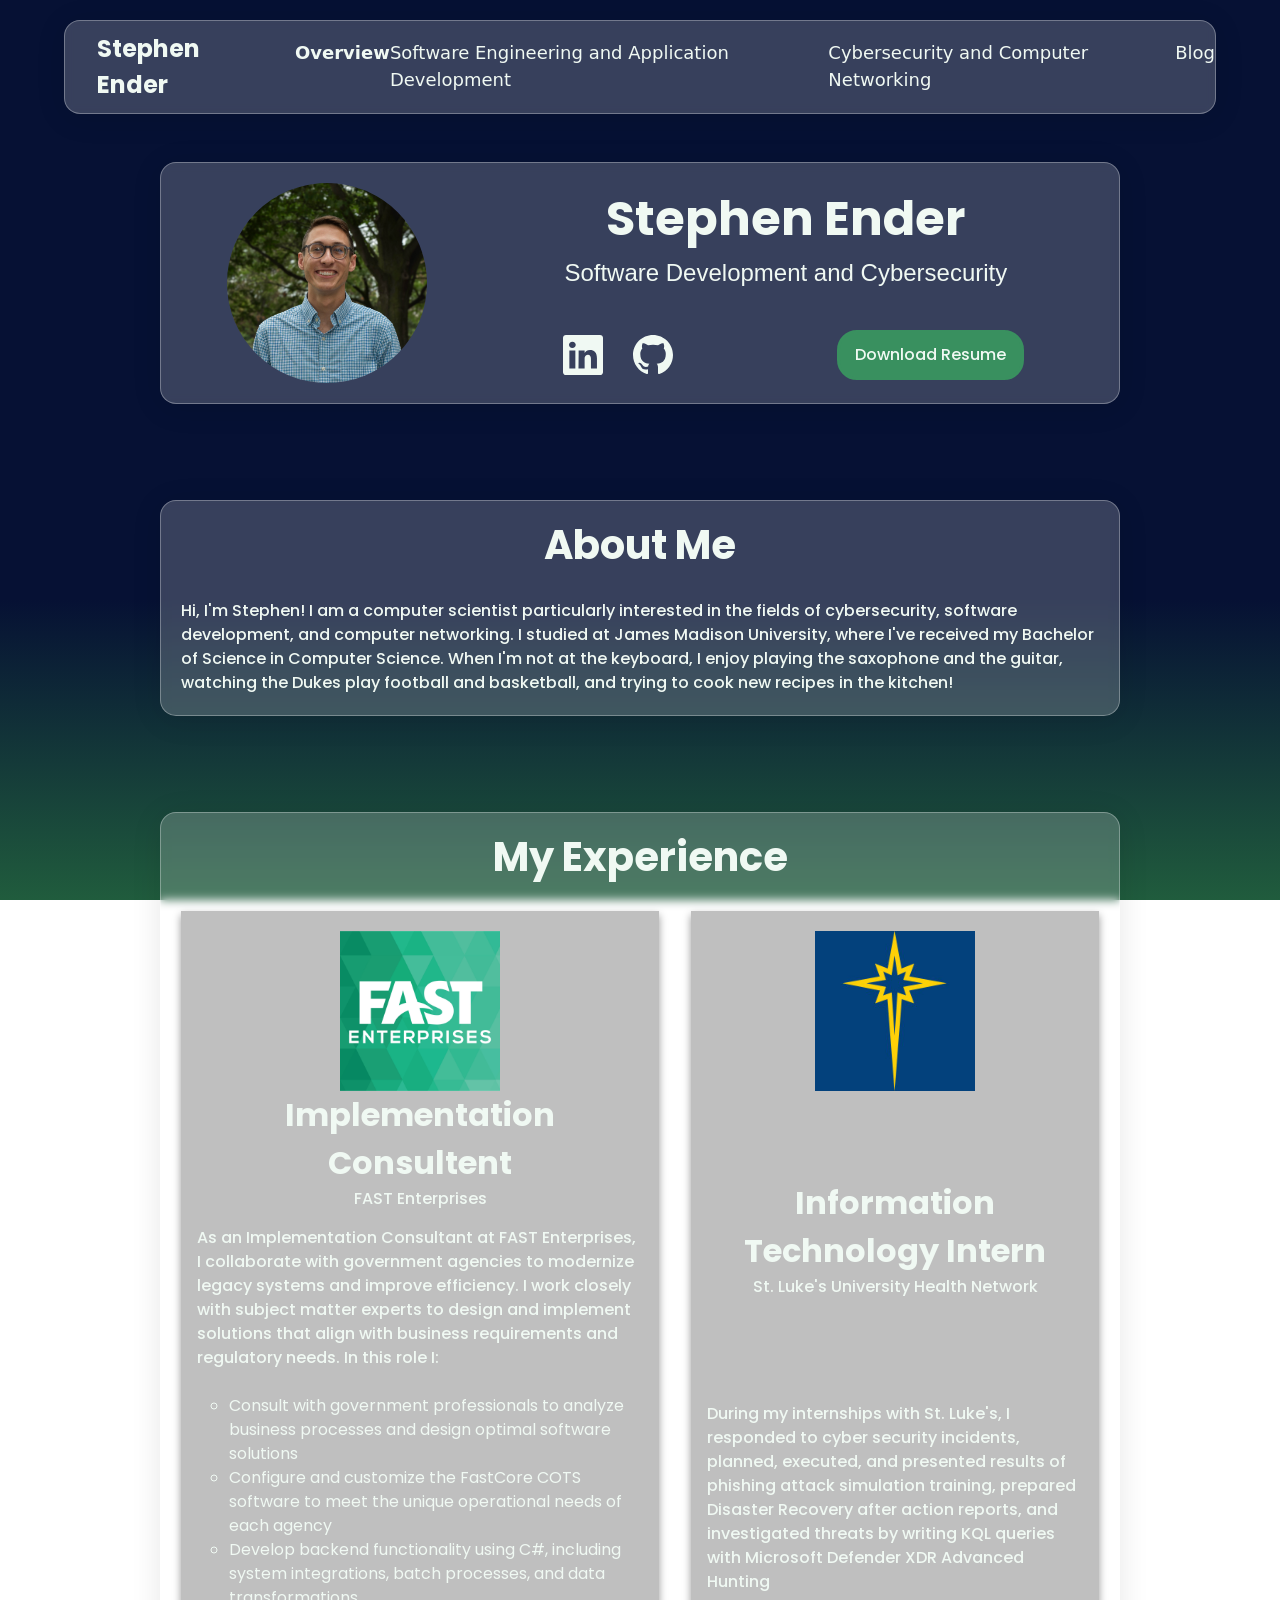
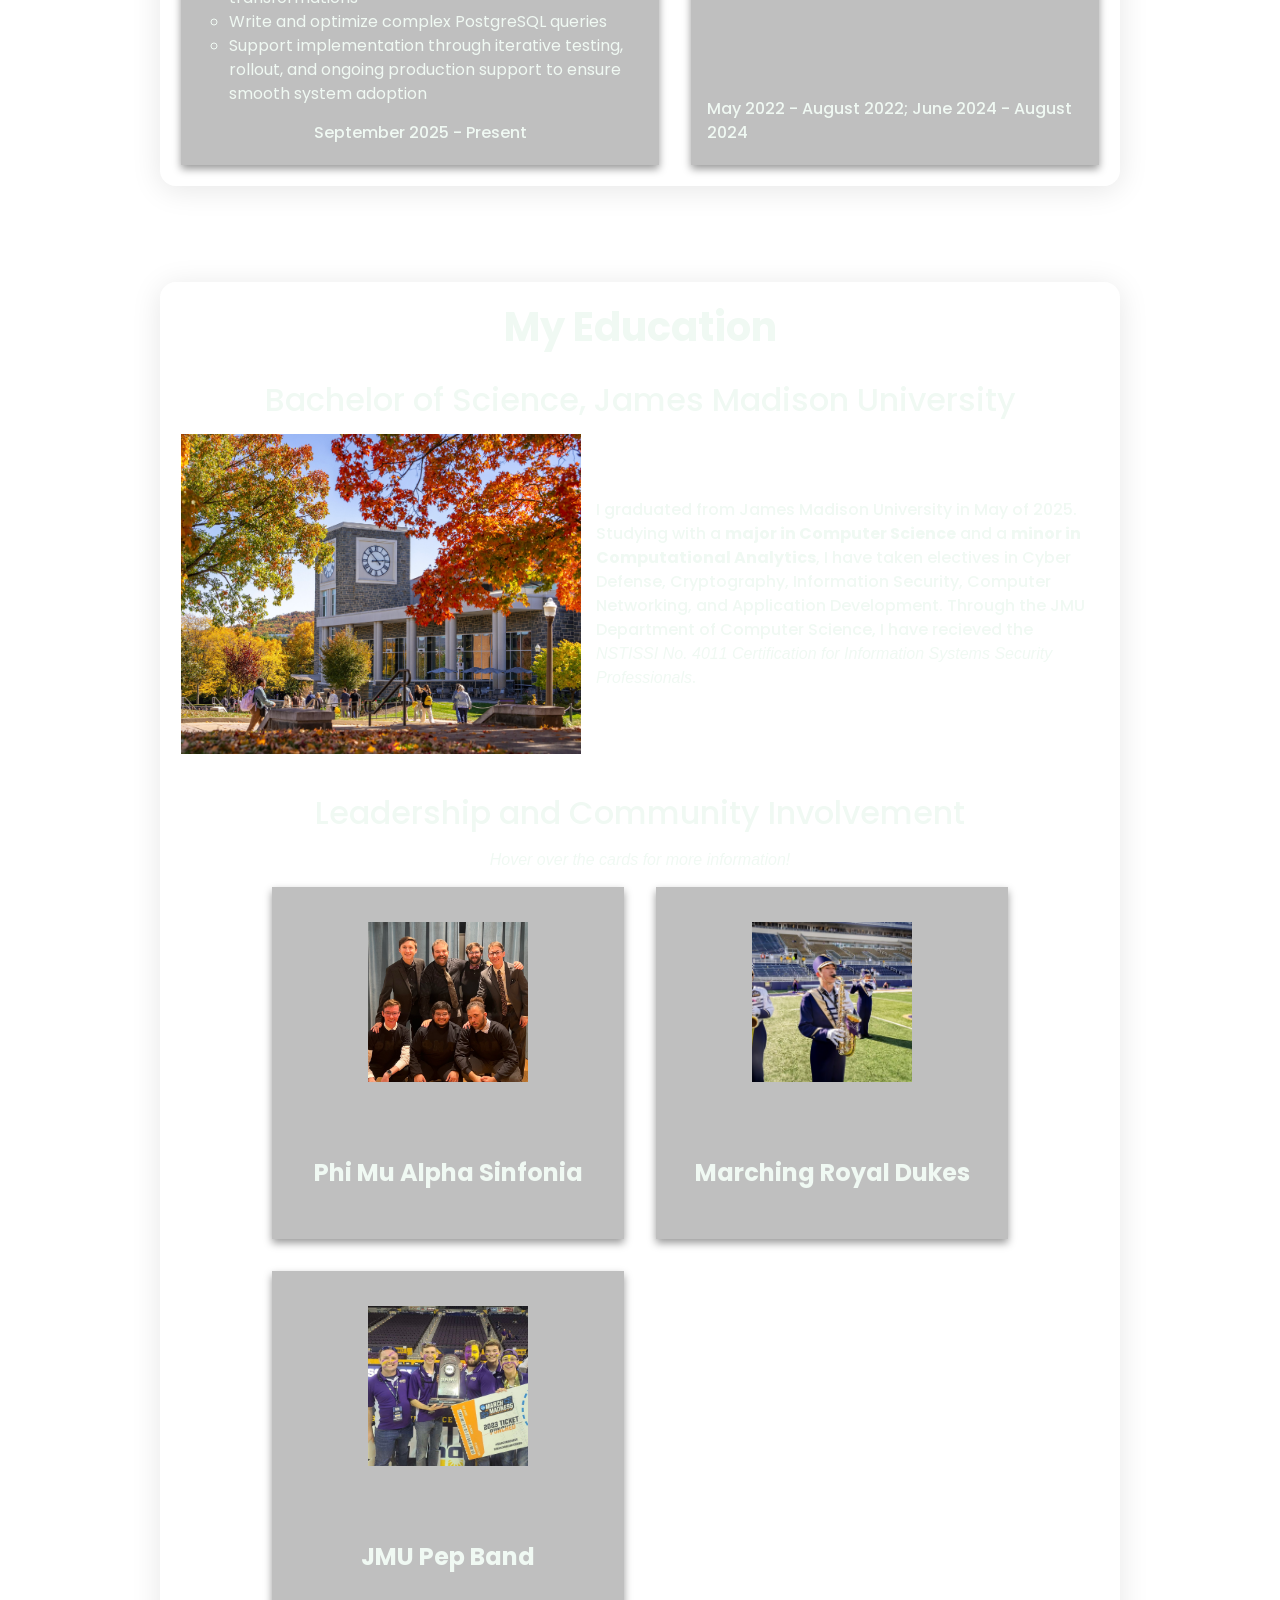
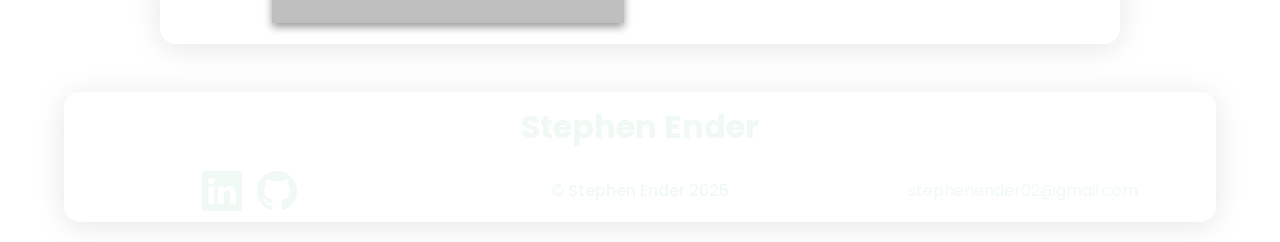
==== commit 00942b7c: "Fixed responsive design issues related to skillCards" ====
--- a/src/index.html
+++ b/src/index.html
@@ -91,24 +91,48 @@
         </div>
         <div id="communityInvolvementArea">
           <h2>Leadership and Community Involvement</h2>
-          <p><em>Click the cards for more information!</em></p>
+          <p><em>Hover over the cards for more information!</em></p>
           <div id="communityInvolvementCards">
-            <div id="pmaCard" class="involvementCard">
-              <img src="images/pma.jpg" alt="Photo of Stephen Ender with Brothers of PMA">
-              <div class="cardContainer">
-                <p>Phi Mu Alpha Sinfonia</p>
+            <div id="pmaCard" class="skillCard">
+              <div class="skillCardInner">
+                <div class="skillCardFront">
+                  <img src="images/pma.jpg" alt="Photo of Stephen Ender with Brothers of PMA">
+                  <div class="cardContainer">
+                    <p>Phi Mu Alpha Sinfonia</p>
+                  </div>
+                </div>
+                <div class="skillCardBack">
+                  <h3>PMA</h3>
+                  <p>In the Fall of 2022, I became a brother of the music fraternity Phi Mu Alpha Sinfonia (PMA). In PMA, I was the secretary for the Gamma Alpha chapter for the 2024-2025 school year. In this role, I managed the organization of chapter resources, recorded minutes for meetings, and facilitated communication between our chapter and province leadership.</p>
+                </div>
               </div>
             </div>
-            <div id="mrdCard" class="involvementCard">
-              <img src="images/mrd.jpg" alt="Photo of Stephen Ender marching with a saxophone">
-              <div class="cardContainer">
-                <p>Marching Royal Dukes</p>
+            <div id="mrdCard" class="skillCard">
+              <div class="skillCardInner">
+                <div class="skillCardFront">
+                  <img src="images/mrd.jpg" alt="Photo of Stephen Ender marching with a saxophone">
+                  <div class="cardContainer">
+                    <p>Marching Royal Dukes</p>
+                  </div>
+                </div>
+                <div class="skillCardBack">
+                  <h3>MRDs</h3>
+                  <p>From 2021-2023, I marched the alto saxophone in the JMU Marching Royal Dukes! In 2023 I had the opportunity to play at the Vatican for the Pope in the Rome New Year's Day Parade!</p>
+                </div>
               </div>
             </div>
-            <div id="pepCard" class="involvementCard">
-              <img src="images/pep.JPG" alt="Photo of Stephen Ender with JMU Pep Band at Sun Belt Basketball Tournament">
-              <div class="cardContainer">
-                <p>JMU Pep Band</p>
+            <div id="pepCard" class="skillCard">
+              <div class="skillCardInner">
+                <div class="skillCardFront">
+                  <img src="images/pep.JPG" alt="Photo of Stephen Ender with JMU Pep Band at Sun Belt Basketball Tournament">
+                  <div class="cardContainer">
+                    <p>JMU Pep Band</p>
+                  </div>
+                </div>
+                <div class="skillCardBack">
+                  <h3>JMU Pep Band</h3>
+                  <p>From 2021-2025, I played the alto saxophone in the JMU Pep Band! I have traveled with the Pep Band to Sun Belt Conference Championships and the NCAA tournament!</p>
+                </div>
               </div>
             </div>
           </div>
@@ -117,6 +141,5 @@
     </article>
 
   </main>
-  <script src="scripts/overviewJmuCardsScript.js"></script>
 </body>
 </html>
--- a/src/styles/style.css
+++ b/src/styles/style.css
@@ -514,7 +514,7 @@
 
 #pepCard { grid-area: pep; }
 
-@media screen and (max-width: 944px) {
+@media screen and (max-width: 1550px) {
   #communityInvolvementCards {
     grid-template: 
       "pma mrd"
@@ -523,32 +523,13 @@
   }
 }
 
-@media screen and (max-width: 800px) {
+@media screen and (max-width: 1030px) {
   #communityInvolvementCards {
     grid-template: 
       "pma"
       "mrd"
       "pep";
   }
-}
-
-.involvementCard {
-  display: flex;
-  flex-direction: column;
-  align-items: center;
-  background-color: rgba(0, 0, 0, 0.25);
-  box-shadow: 0 4px 8px 0 rgba(0, 0, 0, 0.4);
-  transition: 0.3s;
-  padding-top: 20px;
-}
-
-.involvementCard:hover {
-  box-shadow: 0 8px 16px 0 rgba(0,0,0,0.4);
-  cursor: pointer;
-}
-
-.involvementCard img{
-  width: 10em;
 }
 
 .cardContainer {
@@ -650,6 +631,10 @@
 
 #sweSkills {
   text-align: center;
+}
+
+#sweSkills > p {
+  margin-bottom: 2em;
 }
 
 #sweSkillGridArea {
@@ -665,26 +650,89 @@
   justify-content: center;
 }
 
+@media screen and (max-width: 1550px) {
+  #sweSkillGridArea {
+    grid-template: 
+      "python c"
+      "java rubyLang"
+      "rust js"
+      "html sql"
+      "git agile"
+      "linux null";
+    row-gap: 2em;
+  }
+}
+
+@media screen and (max-width: 1030px) {
+  #sweSkillGridArea {
+    grid-template: 
+      "python"
+      "c"
+      "java"
+      "rubyLang"
+      "rust"
+      "js"
+      "html"
+      "sql"
+      "git"
+      "agile"
+      "linux";
+  }
+}
+
 .skillCard {
-  height: 15em;
-  width: 15em;
+  height: 22em;
+  width: 22em;
+  background-color: transparent;
+  perspective: 1000px;
+}
+
+.skillCardInner {
+  position: relative;
+  width: 100%;
+  height: 100%;
+  text-align: center;
+  box-shadow: 0 4px 8px 0 rgba(0, 0, 0, 0.4);
+  transition: transform 0.8s;
+  transform-style: preserve-3d;
+}
+
+.skillCard:hover .skillCardInner {
+  transform: rotateY(180deg);
+}
+
+.skillCardFront, .skillCardBack {
+  position: absolute;
+  width: 100%;
+  height: 100%;
+  -webkit-backface-visibility: hidden; /* Safari */
+  backface-visibility: hidden;
+}
+
+.skillCardFront {
+  background-color: rgba(0, 0, 0, 0.25);
   display: flex;
   flex-direction: column;
   align-items: center;
   justify-content: space-around;
-  background-color: rgba(0, 0, 0, 0.25);
-  box-shadow: 0 4px 8px 0 rgba(0, 0, 0, 0.4);
-  transition: 0.3s;
-  padding: 20px 16px;
-}
-
-.skillCard:hover {
-  box-shadow: 0 8px 16px 0 rgba(0,0,0,0.4);
-  cursor: pointer;
-}
-
-.skillCard img {
-  width: 7.5em;
+}
+
+.skillCardBack {
+  display: flex;
+  flex-direction: column;
+  align-items: center;
+  justify-content: space-around;
+  padding: 1em;
+  background-color: var(--primary-darker);
+  transform: rotateY(180deg);
+}
+
+.skillCardBack h3 {
+  margin-bottom: 0.5em;
+}
+
+.skillCardFront img {
+  width: 10em;
 }
 
 #cssHtmlLogos {
@@ -708,6 +756,10 @@
   text-align: center;
 }
 
+#cyberSkills > p {
+  margin-bottom: 2em;
+}
+
 #cyberSkillGridArea {
   display: grid;
   grid-template: 
@@ -718,6 +770,33 @@
   text-align: center;
   align-items: flex-end;
   justify-content: center;
+}
+
+@media screen and (max-width: 1550px) {
+  #cyberSkillGridArea {
+    grid-template: 
+      "pythonCy wireshark"
+      "kql mxdr"
+      "siem ssl"
+      "phish snort"
+      "kLinux null";
+    row-gap: 2em;
+  }
+}
+
+@media screen and (max-width: 1030px) {
+  #cyberSkillGridArea {
+    grid-template: 
+      "pythonCy"
+      "wireshark"
+      "kql"
+      "mxdr"
+      "siem"
+      "ssl"
+      "phish"
+      "snort"
+      "kLinux";
+  }
 }
 
 #pythonCardCyber { grid-area: pythonCy; }
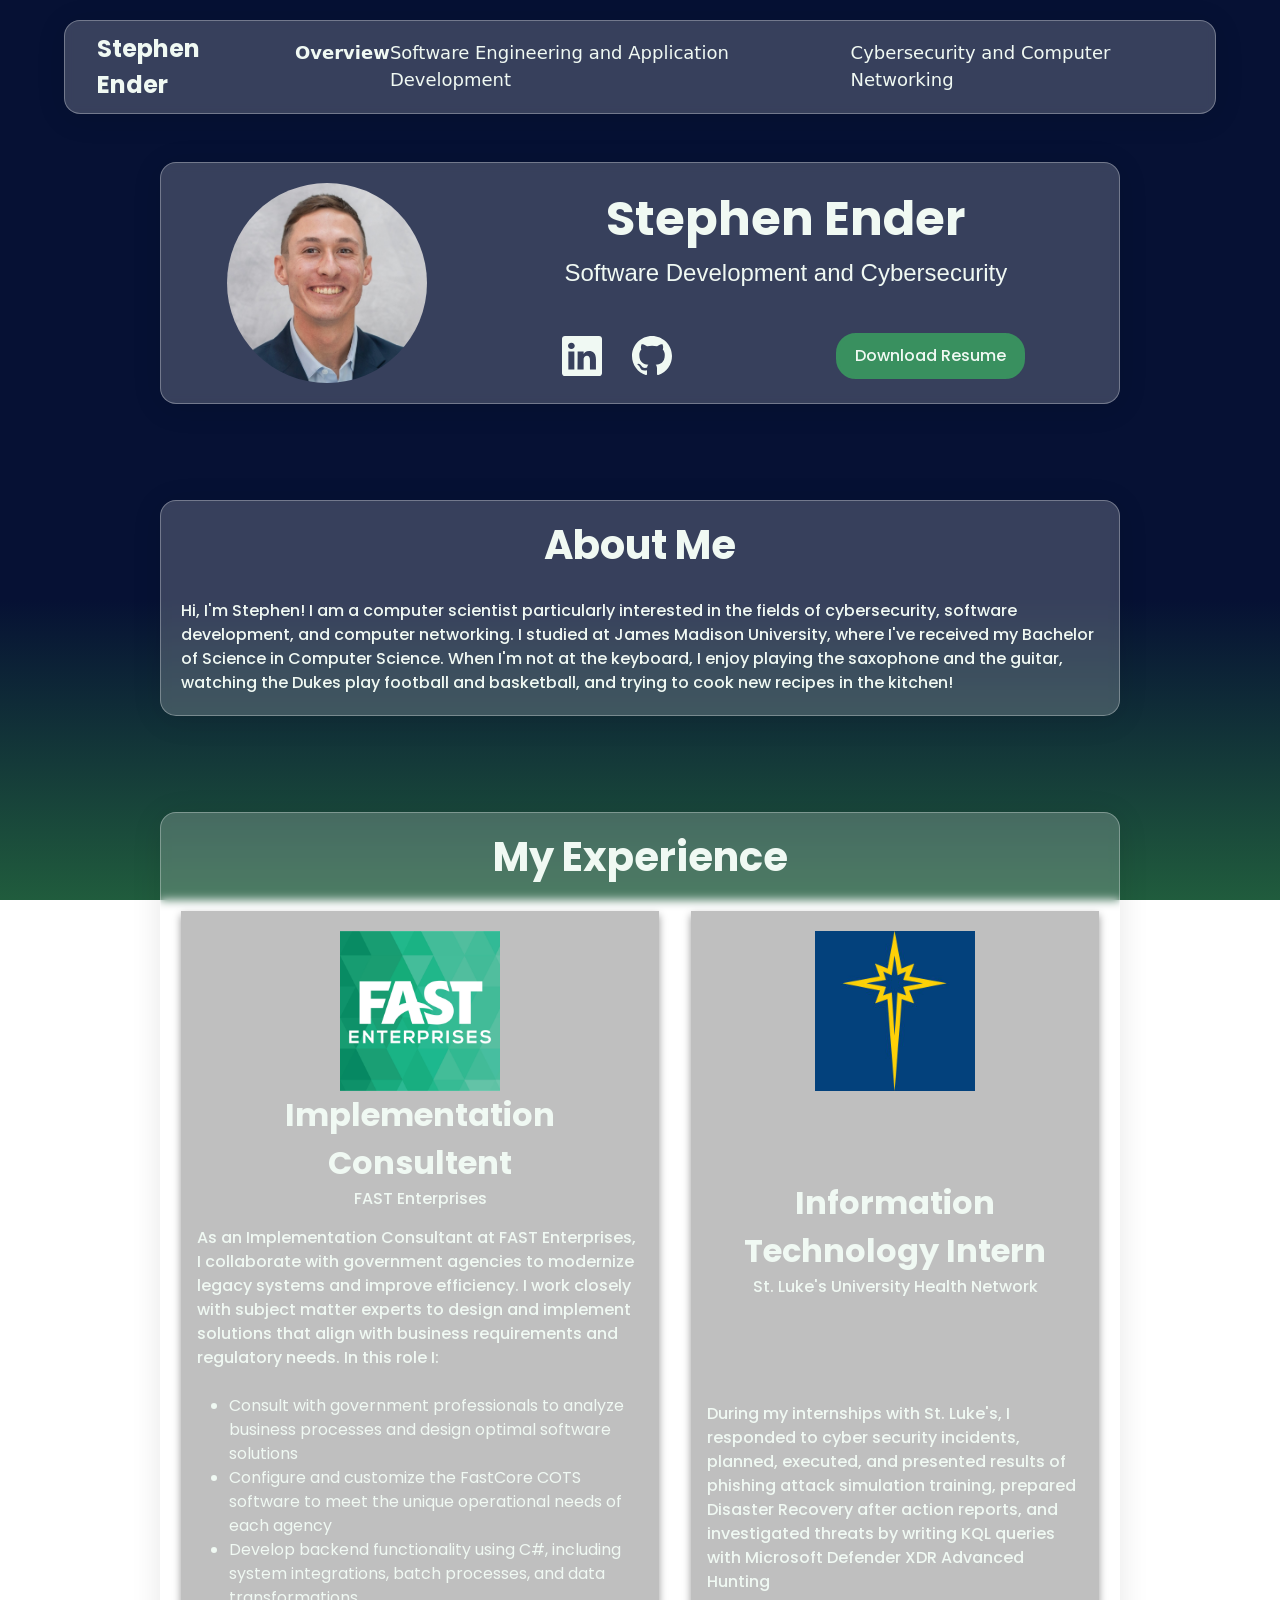
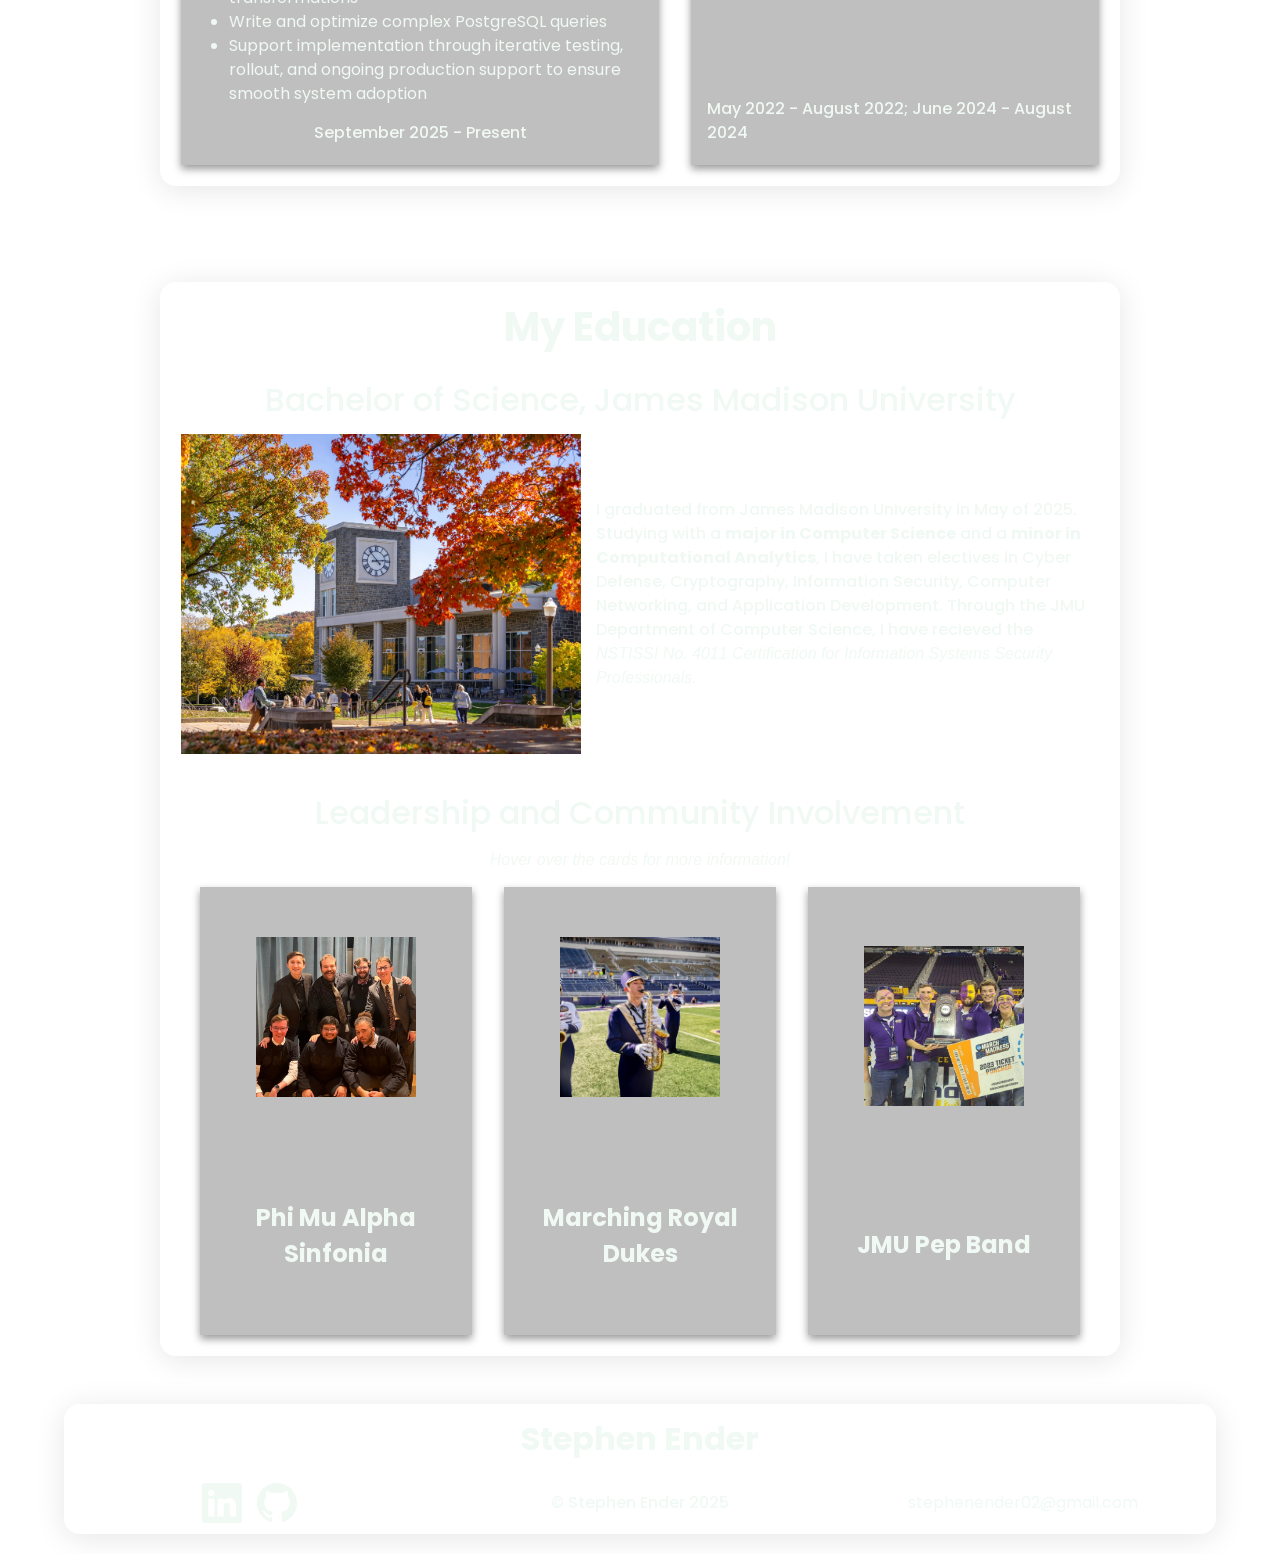
==== commit 115c102e: "Finished skill cards details" ====
--- a/src/index.html
+++ b/src/index.html
@@ -14,7 +14,7 @@
     <article id="profile">
       <div id="profileImage">
         <div id="profileImagePic">
-          <img src="images/profilePic.jpeg" alt="Stephen Ender Profile Picture">
+          <img src="images/profilePic2.jpg" alt="Stephen Ender Profile Picture">
         </div>
       </div>
       <div id="profileInfoBox">
--- a/src/styles/style.css
+++ b/src/styles/style.css
@@ -144,7 +144,7 @@
   display: none;
 }
 
-@media screen and (max-width: 1274px) {
+@media screen and (max-width: 1210px) {
   nav {
     display: flex;
     justify-content: flex-end;
@@ -378,7 +378,7 @@
 }
 
 .downloadButton {
-  padding: 10px 15px;
+  padding: 0.5em 1em;
   border: solid;
   border-color: var(--primary);
   border-radius: 20px;
@@ -514,7 +514,7 @@
 
 #pepCard { grid-area: pep; }
 
-@media screen and (max-width: 1550px) {
+@media screen and (max-width: 1250px) {
   #communityInvolvementCards {
     grid-template: 
       "pma mrd"
@@ -523,7 +523,7 @@
   }
 }
 
-@media screen and (max-width: 1030px) {
+@media screen and (max-width: 950px) {
   #communityInvolvementCards {
     grid-template: 
       "pma"
@@ -608,7 +608,7 @@
   color: var(--text-light);
   font-family: var(--body-font);
   font-size: var(--normal-font-size);
-  list-style: circle;
+  list-style: disc;
 }
 
 #sluhnCard {
@@ -650,7 +650,7 @@
   justify-content: center;
 }
 
-@media screen and (max-width: 1550px) {
+@media screen and (max-width: 1250px) {
   #sweSkillGridArea {
     grid-template: 
       "python c"
@@ -663,7 +663,7 @@
   }
 }
 
-@media screen and (max-width: 1030px) {
+@media screen and (max-width: 950px) {
   #sweSkillGridArea {
     grid-template: 
       "python"
@@ -681,8 +681,8 @@
 }
 
 .skillCard {
-  height: 22em;
-  width: 22em;
+  height: 28em;
+  width: 17em;
   background-color: transparent;
   perspective: 1000px;
 }
@@ -764,34 +764,33 @@
   display: grid;
   grid-template: 
     "pythonCy wireshark kql"
-    "mxdr siem ssl"
-    "phish snort kLinux";
+    "mxdr ssl phish"
+    "snort kLinux null";
   gap: 2em;
   text-align: center;
   align-items: flex-end;
   justify-content: center;
 }
 
-@media screen and (max-width: 1550px) {
+@media screen and (max-width: 1250px) {
   #cyberSkillGridArea {
     grid-template: 
       "pythonCy wireshark"
       "kql mxdr"
-      "siem ssl"
+      "ssl phish"
       "phish snort"
       "kLinux null";
     row-gap: 2em;
   }
 }
 
-@media screen and (max-width: 1030px) {
+@media screen and (max-width: 950px) {
   #cyberSkillGridArea {
     grid-template: 
       "pythonCy"
       "wireshark"
       "kql"
       "mxdr"
-      "siem"
       "ssl"
       "phish"
       "snort"
@@ -803,7 +802,6 @@
 #wiresharkCardCyber { grid-area: wireshark; }
 #kqlCardCyber { grid-area: kql; }
 #mxdrCardCyber { grid-area: mxdr; }
-#siemCardCyber { grid-area: siem; }
 #sslCardCyber { grid-area: ssl; }
 #phishCardCyber { grid-area: phish; }
 #snortCardCyber { grid-area: snort; }
@@ -821,6 +819,15 @@
   gap: 2em;
 }
 
+@media screen and (max-width: 1200px) {
+  #certsGrid {
+    grid-template: 
+      "jmuCert"
+      "secPlus"
+      "netPlus";
+  }
+}
+
 #certsGrid h2 {
   text-align: center;
 }
@@ -845,15 +852,26 @@
   gap: 2em;
 }
 
+
+@media screen and (max-width: 1200px) {
+  #cyberProjectsGrid {
+    grid-template: 
+      "hack"
+      "packet"
+      "enc";
+  }
+}
+
 #cyberProjectsGrid h2 {
   text-align: center;
 }
 
 #cyberProjectsGrid ul {
-  list-style: circle;
+  list-style: disc;
 }
 
 #cyberProjectsGrid li {
+  margin-left: 2em;
   color: var(--text-light);
   font-family: var(--body-font);
   font-size: var(--normal-font-size);
@@ -875,6 +893,15 @@
   gap: 2em;
 }
 
+@media screen and (max-width: 1000px) {
+  #sweProjectsGrid {
+    grid-template: 
+      "sarr"
+      "jmuvies"
+      "portfolio";
+  }
+}
+
 #sarrProject {grid-area: sarr;}
 #jmuviesProject {grid-area: jmuvies;}
 #personalPortfolioProject {grid-area: portfolio;}
@@ -884,10 +911,11 @@
 }
 
 #sweProjectsGrid ul {
-  list-style: circle;
+  list-style: disc;
 }
 
 #sweProjectsGrid li {
+  margin-left: 2em;
   color: var(--text-light);
   font-family: var(--body-font);
   font-size: var(--normal-font-size);
